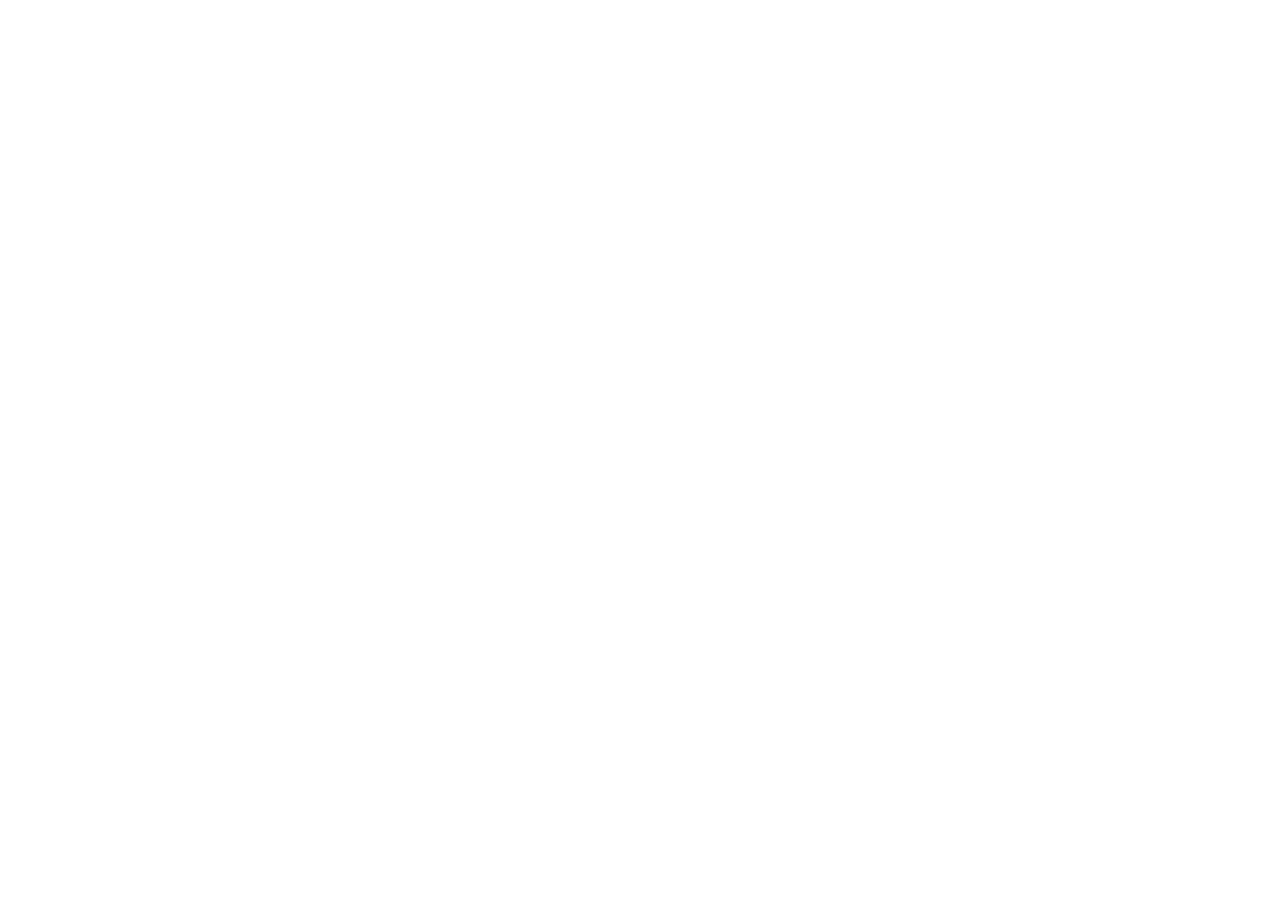
==== index.html @ ec52cb5a "大世界页面初始化" ====
<!-- 内容区域 -->
<!DOCTYPE html>
<html lang="en">

<head>
    <meta charset="UTF-8">
    <meta name="viewport" content="width=device-width, initial-scale=1.0">
    <title>Document</title>
</head>

<body>

</body>

</html>
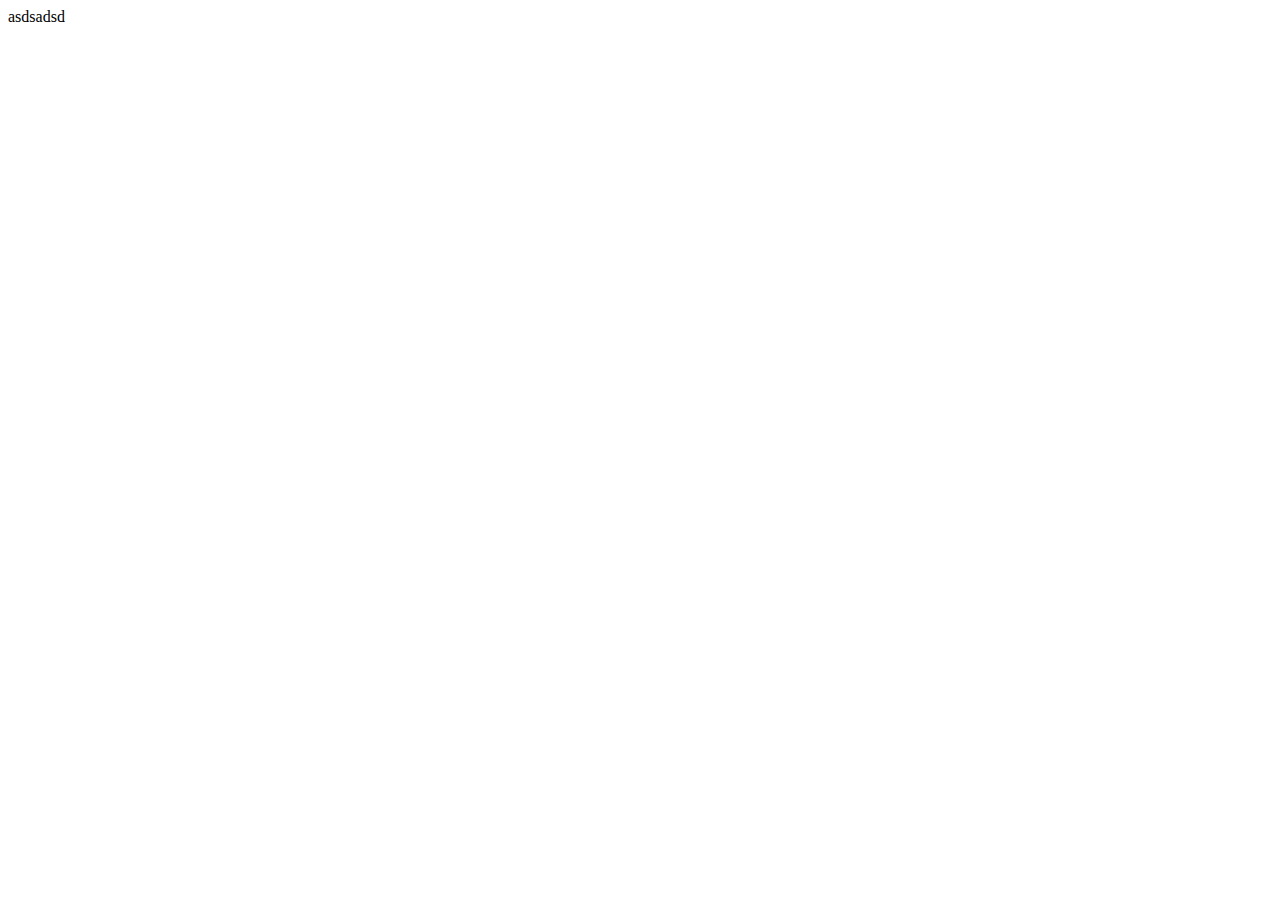
==== commit 53a1699d: "表单验证完成" ====
--- a/index.html
+++ b/index.html
@@ -9,7 +9,7 @@
 </head>
 
 <body>
-
+        asdsadsd
 </body>
 
 </html>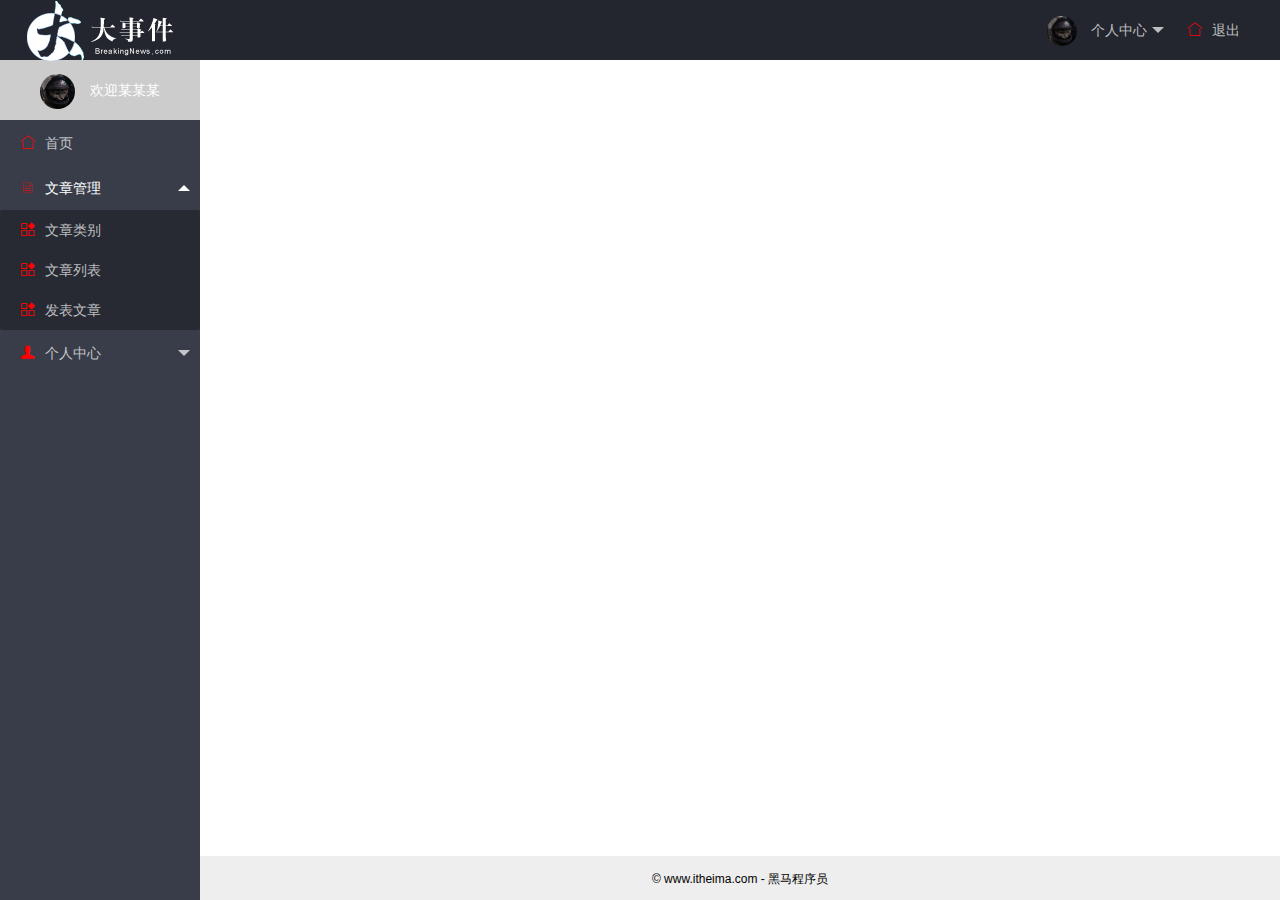
==== commit 5ec3da02: "首页初始样式完结" ====
--- a/index.html
+++ b/index.html
@@ -5,11 +5,93 @@
 <head>
     <meta charset="UTF-8">
     <meta name="viewport" content="width=device-width, initial-scale=1.0">
-    <title>Document</title>
+    <title>后台主页</title>
+    <link rel="stylesheet" href="./assets/lib/layui/css/layui.css">
+    <link rel="stylesheet" href="./assets/css/index.css">
+
+
 </head>
 
+<body class="layui-layout-body">
+    <div class="layui-layout layui-layout-admin">
+        <div class="layui-header">
+            <div class="layui-logo"><img src="./assets/images/logo.png" alt=""></div>
+            <!-- 头部区域（可配合layui已有的水平导航） -->
+
+            <ul class="layui-nav layui-layout-right">
+                <li class="layui-nav-item">
+                    <a href="javascript:;">
+                        <img src="./assets/images/ca69d2857f2d83d566451e76c6dbcc91_1.jpg" class="layui-nav-img">
+                        个人中心
+                    </a>
+                    <dl class="layui-nav-child">
+                        <dd><a href="">基本资料</a></dd>
+                        <dd><a href="">更换头像</a></dd>
+                        <dd><a href="">重置密码</a></dd>
+                    </dl>
+                </li>
+
+
+                <li class="layui-nav-item"><a href=""> <i class="layui-icon layui-icon-home"></i>退出</a></li>
+            </ul>
+        </div>
+
+        <div class="layui-side layui-bg-black">
+            <!-- 用户信息 -->
+            <div class="userinfo">
+                <div>
+                    <img src="./assets/images/ca69d2857f2d83d566451e76c6dbcc91_1.jpg" alt="">
+                </div>
+
+                <span>欢迎某某某</span>
+            </div>
+            <div class="layui-side-scroll">
+                <!-- 左侧导航区域（可配合layui已有的垂直导航） -->
+                <ul class="layui-nav layui-nav-tree" lay-shrink="all" lay-filter="test">
+
+                    <li class="layui-nav-item"><a href="./home/dashboard.html" target="fm"><i
+                                class="layui-icon layui-icon-home"></i>首页</a></li>
+                    <li class="layui-nav-item layui-nav-itemed">
+                        <a class="" href="javascript:;"><i class="layui-icon   layui-icon-list"></i>文章管理</a>
+                        <dl class="layui-nav-child">
+                            <dd><a href="javascript:;"><i class="layui-icon layui-icon-app"></i>文章类别</a></dd>
+                            <dd><a href="javascript:;"><i class="layui-icon layui-icon-app"></i>文章列表</a></dd>
+                            <dd><a href="javascript:;"><i class="layui-icon layui-icon-app"></i>发表文章</a></dd>
+                        </dl>
+                    </li>
+                    <li class="layui-nav-item">
+                        <a href="javascript:;"><i class="layui-icon layui-icon-friends"></i>个人中心</a>
+                        <dl class="layui-nav-child">
+                            <dd><a href="javascript:;"><i class="layui-icon layui-icon-app"></i>基本资料</a></dd>
+                            <dd><a href="javascript:;"><i class="layui-icon layui-icon-app"></i>更换头像</a></dd>
+                            <dd><a href="javascript:;"><i class="layui-icon layui-icon-app"></i>重置密码</a></dd>
+                        </dl>
+                    </li>
+
+                    <!-- <li class="layui-nav-item"><a href="">发布商品</a></li> -->
+                </ul>
+            </div>
+        </div>
+
+        <div class="layui-body">
+            <!-- 内容主体区域 -->
+            <!-- <div style="padding: 15px;"> -->
+                <!-- <img src="./assets/images/ca69d2857f2d83d566451e76c6dbcc91_1.jpg" alt=""> -->
+                <iframe class="iframe" name="fm" src="" frameborder="0"></iframe>
+            <!-- </div> -->
+        </div>
+
+        <div class="layui-footer">
+            <!-- 底部固定区域 -->
+            <span> © www.itheima.com - 黑马程序员</span>
+        </div>
+    </div>
+</body>
+
 <body>
-        asdsadsd
+    <script src="./assets/lib/jquery.js"></script>
+    <script src="./assets/lib/layui/layui.all.js"></script>
+    <script src="./assets/js/index.js"></script>
 </body>
 
 </html>--- a/assets/lib/layui/css/layui.css
+++ b/assets/lib/layui/css/layui.css
@@ -0,0 +1,2 @@
+/** layui-v2.5.5 MIT License By https://www.layui.com */
+ .layui-inline,img{display:inline-block;vertical-align:middle}h1,h2,h3,h4,h5,h6{font-weight:400}.layui-edge,.layui-header,.layui-inline,.layui-main{position:relative}.layui-body,.layui-edge,.layui-elip{overflow:hidden}.layui-btn,.layui-edge,.layui-inline,img{vertical-align:middle}.layui-btn,.layui-disabled,.layui-icon,.layui-unselect{-moz-user-select:none;-webkit-user-select:none;-ms-user-select:none}.layui-elip,.layui-form-checkbox span,.layui-form-pane .layui-form-label{text-overflow:ellipsis;white-space:nowrap}.layui-breadcrumb,.layui-tree-btnGroup{visibility:hidden}blockquote,body,button,dd,div,dl,dt,form,h1,h2,h3,h4,h5,h6,input,li,ol,p,pre,td,textarea,th,ul{margin:0;padding:0;-webkit-tap-highlight-color:rgba(0,0,0,0)}a:active,a:hover{outline:0}img{border:none}li{list-style:none}table{border-collapse:collapse;border-spacing:0}h4,h5,h6{font-size:100%}button,input,optgroup,option,select,textarea{font-family:inherit;font-size:inherit;font-style:inherit;font-weight:inherit;outline:0}pre{white-space:pre-wrap;white-space:-moz-pre-wrap;white-space:-pre-wrap;white-space:-o-pre-wrap;word-wrap:break-word}body{line-height:24px;font:14px Helvetica Neue,Helvetica,PingFang SC,Tahoma,Arial,sans-serif}hr{height:1px;margin:10px 0;border:0;clear:both}a{color:#333;text-decoration:none}a:hover{color:#777}a cite{font-style:normal;*cursor:pointer}.layui-border-box,.layui-border-box *{box-sizing:border-box}.layui-box,.layui-box *{box-sizing:content-box}.layui-clear{clear:both;*zoom:1}.layui-clear:after{content:'\20';clear:both;*zoom:1;display:block;height:0}.layui-inline{*display:inline;*zoom:1}.layui-edge{display:inline-block;width:0;height:0;border-width:6px;border-style:dashed;border-color:transparent}.layui-edge-top{top:-4px;border-bottom-color:#999;border-bottom-style:solid}.layui-edge-right{border-left-color:#999;border-left-style:solid}.layui-edge-bottom{top:2px;border-top-color:#999;border-top-style:solid}.layui-edge-left{border-right-color:#999;border-right-style:solid}.layui-disabled,.layui-disabled:hover{color:#d2d2d2!important;cursor:not-allowed!important}.layui-circle{border-radius:100%}.layui-show{display:block!important}.layui-hide{display:none!important}@font-face{font-family:layui-icon;src:url(../font/iconfont.eot?v=250);src:url(../font/iconfont.eot?v=250#iefix) format('embedded-opentype'),url(../font/iconfont.woff2?v=250) format('woff2'),url(../font/iconfont.woff?v=250) format('woff'),url(../font/iconfont.ttf?v=250) format('truetype'),url(../font/iconfont.svg?v=250#layui-icon) format('svg')}.layui-icon{font-family:layui-icon!important;font-size:16px;font-style:normal;-webkit-font-smoothing:antialiased;-moz-osx-font-smoothing:grayscale}.layui-icon-reply-fill:before{content:"\e611"}.layui-icon-set-fill:before{content:"\e614"}.layui-icon-menu-fill:before{content:"\e60f"}.layui-icon-search:before{content:"\e615"}.layui-icon-share:before{content:"\e641"}.layui-icon-set-sm:before{content:"\e620"}.layui-icon-engine:before{content:"\e628"}.layui-icon-close:before{content:"\1006"}.layui-icon-close-fill:before{content:"\1007"}.layui-icon-chart-screen:before{content:"\e629"}.layui-icon-star:before{content:"\e600"}.layui-icon-circle-dot:before{content:"\e617"}.layui-icon-chat:before{content:"\e606"}.layui-icon-release:before{content:"\e609"}.layui-icon-list:before{content:"\e60a"}.layui-icon-chart:before{content:"\e62c"}.layui-icon-ok-circle:before{content:"\1005"}.layui-icon-layim-theme:before{content:"\e61b"}.layui-icon-table:before{content:"\e62d"}.layui-icon-right:before{content:"\e602"}.layui-icon-left:before{content:"\e603"}.layui-icon-cart-simple:before{content:"\e698"}.layui-icon-face-cry:before{content:"\e69c"}.layui-icon-face-smile:before{content:"\e6af"}.layui-icon-survey:before{content:"\e6b2"}.layui-icon-tree:before{content:"\e62e"}.layui-icon-upload-circle:before{content:"\e62f"}.layui-icon-add-circle:before{content:"\e61f"}.layui-icon-download-circle:before{content:"\e601"}.layui-icon-templeate-1:before{content:"\e630"}.layui-icon-util:before{content:"\e631"}.layui-icon-face-surprised:before{content:"\e664"}.layui-icon-edit:before{content:"\e642"}.layui-icon-speaker:before{content:"\e645"}.layui-icon-down:before{content:"\e61a"}.layui-icon-file:before{content:"\e621"}.layui-icon-layouts:before{content:"\e632"}.layui-icon-rate-half:before{content:"\e6c9"}.layui-icon-add-circle-fine:before{content:"\e608"}.layui-icon-prev-circle:before{content:"\e633"}.layui-icon-read:before{content:"\e705"}.layui-icon-404:before{content:"\e61c"}.layui-icon-carousel:before{content:"\e634"}.layui-icon-help:before{content:"\e607"}.layui-icon-code-circle:before{content:"\e635"}.layui-icon-water:before{content:"\e636"}.layui-icon-username:before{content:"\e66f"}.layui-icon-find-fill:before{content:"\e670"}.layui-icon-about:before{content:"\e60b"}.layui-icon-location:before{content:"\e715"}.layui-icon-up:before{content:"\e619"}.layui-icon-pause:before{content:"\e651"}.layui-icon-date:before{content:"\e637"}.layui-icon-layim-uploadfile:before{content:"\e61d"}.layui-icon-delete:before{content:"\e640"}.layui-icon-play:before{content:"\e652"}.layui-icon-top:before{content:"\e604"}.layui-icon-friends:before{content:"\e612"}.layui-icon-refresh-3:before{content:"\e9aa"}.layui-icon-ok:before{content:"\e605"}.layui-icon-layer:before{content:"\e638"}.layui-icon-face-smile-fine:before{content:"\e60c"}.layui-icon-dollar:before{content:"\e659"}.layui-icon-group:before{content:"\e613"}.layui-icon-layim-download:before{content:"\e61e"}.layui-icon-picture-fine:before{content:"\e60d"}.layui-icon-link:before{content:"\e64c"}.layui-icon-diamond:before{content:"\e735"}.layui-icon-log:before{content:"\e60e"}.layui-icon-rate-solid:before{content:"\e67a"}.layui-icon-fonts-del:before{content:"\e64f"}.layui-icon-unlink:before{content:"\e64d"}.layui-icon-fonts-clear:before{content:"\e639"}.layui-icon-triangle-r:before{content:"\e623"}.layui-icon-circle:before{content:"\e63f"}.layui-icon-radio:before{content:"\e643"}.layui-icon-align-center:before{content:"\e647"}.layui-icon-align-right:before{content:"\e648"}.layui-icon-align-left:before{content:"\e649"}.layui-icon-loading-1:before{content:"\e63e"}.layui-icon-return:before{content:"\e65c"}.layui-icon-fonts-strong:before{content:"\e62b"}.layui-icon-upload:before{content:"\e67c"}.layui-icon-dialogue:before{content:"\e63a"}.layui-icon-video:before{content:"\e6ed"}.layui-icon-headset:before{content:"\e6fc"}.layui-icon-cellphone-fine:before{content:"\e63b"}.layui-icon-add-1:before{content:"\e654"}.layui-icon-face-smile-b:before{content:"\e650"}.layui-icon-fonts-html:before{content:"\e64b"}.layui-icon-form:before{content:"\e63c"}.layui-icon-cart:before{content:"\e657"}.layui-icon-camera-fill:before{content:"\e65d"}.layui-icon-tabs:before{content:"\e62a"}.layui-icon-fonts-code:before{content:"\e64e"}.layui-icon-fire:before{content:"\e756"}.layui-icon-set:before{content:"\e716"}.layui-icon-fonts-u:before{content:"\e646"}.layui-icon-triangle-d:before{content:"\e625"}.layui-icon-tips:before{content:"\e702"}.layui-icon-picture:before{content:"\e64a"}.layui-icon-more-vertical:before{content:"\e671"}.layui-icon-flag:before{content:"\e66c"}.layui-icon-loading:before{content:"\e63d"}.layui-icon-fonts-i:before{content:"\e644"}.layui-icon-refresh-1:before{content:"\e666"}.layui-icon-rmb:before{content:"\e65e"}.layui-icon-home:before{content:"\e68e"}.layui-icon-user:before{content:"\e770"}.layui-icon-notice:before{content:"\e667"}.layui-icon-login-weibo:before{content:"\e675"}.layui-icon-voice:before{content:"\e688"}.layui-icon-upload-drag:before{content:"\e681"}.layui-icon-login-qq:before{content:"\e676"}.layui-icon-snowflake:before{content:"\e6b1"}.layui-icon-file-b:before{content:"\e655"}.layui-icon-template:before{content:"\e663"}.layui-icon-auz:before{content:"\e672"}.layui-icon-console:before{content:"\e665"}.layui-icon-app:before{content:"\e653"}.layui-icon-prev:before{content:"\e65a"}.layui-icon-website:before{content:"\e7ae"}.layui-icon-next:before{content:"\e65b"}.layui-icon-component:before{content:"\e857"}.layui-icon-more:before{content:"\e65f"}.layui-icon-login-wechat:before{content:"\e677"}.layui-icon-shrink-right:before{content:"\e668"}.layui-icon-spread-left:before{content:"\e66b"}.layui-icon-camera:before{content:"\e660"}.layui-icon-note:before{content:"\e66e"}.layui-icon-refresh:before{content:"\e669"}.layui-icon-female:before{content:"\e661"}.layui-icon-male:before{content:"\e662"}.layui-icon-password:before{content:"\e673"}.layui-icon-senior:before{content:"\e674"}.layui-icon-theme:before{content:"\e66a"}.layui-icon-tread:before{content:"\e6c5"}.layui-icon-praise:before{content:"\e6c6"}.layui-icon-star-fill:before{content:"\e658"}.layui-icon-rate:before{content:"\e67b"}.layui-icon-template-1:before{content:"\e656"}.layui-icon-vercode:before{content:"\e679"}.layui-icon-cellphone:before{content:"\e678"}.layui-icon-screen-full:before{content:"\e622"}.layui-icon-screen-restore:before{content:"\e758"}.layui-icon-cols:before{content:"\e610"}.layui-icon-export:before{content:"\e67d"}.layui-icon-print:before{content:"\e66d"}.layui-icon-slider:before{content:"\e714"}.layui-icon-addition:before{content:"\e624"}.layui-icon-subtraction:before{content:"\e67e"}.layui-icon-service:before{content:"\e626"}.layui-icon-transfer:before{content:"\e691"}.layui-main{width:1140px;margin:0 auto}.layui-header{z-index:1000;height:60px}.layui-header a:hover{transition:all .5s;-webkit-transition:all .5s}.layui-side{position:fixed;left:0;top:0;bottom:0;z-index:999;width:200px;overflow-x:hidden}.layui-side-scroll{position:relative;width:220px;height:100%;overflow-x:hidden}.layui-body{position:absolute;left:200px;right:0;top:0;bottom:0;z-index:998;width:auto;overflow-y:auto;box-sizing:border-box}.layui-layout-body{overflow:hidden}.layui-layout-admin .layui-header{background-color:#23262E}.layui-layout-admin .layui-side{top:60px;width:200px;overflow-x:hidden}.layui-layout-admin .layui-body{position:fixed;top:60px;bottom:44px}.layui-layout-admin .layui-main{width:auto;margin:0 15px}.layui-layout-admin .layui-footer{position:fixed;left:200px;right:0;bottom:0;height:44px;line-height:44px;padding:0 15px;background-color:#eee}.layui-layout-admin .layui-logo{position:absolute;left:0;top:0;width:200px;height:100%;line-height:60px;text-align:center;color:#009688;font-size:16px}.layui-layout-admin .layui-header .layui-nav{background:0 0}.layui-layout-left{position:absolute!important;left:200px;top:0}.layui-layout-right{position:absolute!important;right:0;top:0}.layui-container{position:relative;margin:0 auto;padding:0 15px;box-sizing:border-box}.layui-fluid{position:relative;margin:0 auto;padding:0 15px}.layui-row:after,.layui-row:before{content:'';display:block;clear:both}.layui-col-lg1,.layui-col-lg10,.layui-col-lg11,.layui-col-lg12,.layui-col-lg2,.layui-col-lg3,.layui-col-lg4,.layui-col-lg5,.layui-col-lg6,.layui-col-lg7,.layui-col-lg8,.layui-col-lg9,.layui-col-md1,.layui-col-md10,.layui-col-md11,.layui-col-md12,.layui-col-md2,.layui-col-md3,.layui-col-md4,.layui-col-md5,.layui-col-md6,.layui-col-md7,.layui-col-md8,.layui-col-md9,.layui-col-sm1,.layui-col-sm10,.layui-col-sm11,.layui-col-sm12,.layui-col-sm2,.layui-col-sm3,.layui-col-sm4,.layui-col-sm5,.layui-col-sm6,.layui-col-sm7,.layui-col-sm8,.layui-col-sm9,.layui-col-xs1,.layui-col-xs10,.layui-col-xs11,.layui-col-xs12,.layui-col-xs2,.layui-col-xs3,.layui-col-xs4,.layui-col-xs5,.layui-col-xs6,.layui-col-xs7,.layui-col-xs8,.layui-col-xs9{position:relative;display:block;box-sizing:border-box}.layui-col-xs1,.layui-col-xs10,.layui-col-xs11,.layui-col-xs12,.layui-col-xs2,.layui-col-xs3,.layui-col-xs4,.layui-col-xs5,.layui-col-xs6,.layui-col-xs7,.layui-col-xs8,.layui-col-xs9{float:left}.layui-col-xs1{width:8.33333333%}.layui-col-xs2{width:16.66666667%}.layui-col-xs3{width:25%}.layui-col-xs4{width:33.33333333%}.layui-col-xs5{width:41.66666667%}.layui-col-xs6{width:50%}.layui-col-xs7{width:58.33333333%}.layui-col-xs8{width:66.66666667%}.layui-col-xs9{width:75%}.layui-col-xs10{width:83.33333333%}.layui-col-xs11{width:91.66666667%}.layui-col-xs12{width:100%}.layui-col-xs-offset1{margin-left:8.33333333%}.layui-col-xs-offset2{margin-left:16.66666667%}.layui-col-xs-offset3{margin-left:25%}.layui-col-xs-offset4{margin-left:33.33333333%}.layui-col-xs-offset5{margin-left:41.66666667%}.layui-col-xs-offset6{margin-left:50%}.layui-col-xs-offset7{margin-left:58.33333333%}.layui-col-xs-offset8{margin-left:66.66666667%}.layui-col-xs-offset9{margin-left:75%}.layui-col-xs-offset10{margin-left:83.33333333%}.layui-col-xs-offset11{margin-left:91.66666667%}.layui-col-xs-offset12{margin-left:100%}@media screen and (max-width:768px){.layui-hide-xs{display:none!important}.layui-show-xs-block{display:block!important}.layui-show-xs-inline{display:inline!important}.layui-show-xs-inline-block{display:inline-block!important}}@media screen and (min-width:768px){.layui-container{width:750px}.layui-hide-sm{display:none!important}.layui-show-sm-block{display:block!important}.layui-show-sm-inline{display:inline!important}.layui-show-sm-inline-block{display:inline-block!important}.layui-col-sm1,.layui-col-sm10,.layui-col-sm11,.layui-col-sm12,.layui-col-sm2,.layui-col-sm3,.layui-col-sm4,.layui-col-sm5,.layui-col-sm6,.layui-col-sm7,.layui-col-sm8,.layui-col-sm9{float:left}.layui-col-sm1{width:8.33333333%}.layui-col-sm2{width:16.66666667%}.layui-col-sm3{width:25%}.layui-col-sm4{width:33.33333333%}.layui-col-sm5{width:41.66666667%}.layui-col-sm6{width:50%}.layui-col-sm7{width:58.33333333%}.layui-col-sm8{width:66.66666667%}.layui-col-sm9{width:75%}.layui-col-sm10{width:83.33333333%}.layui-col-sm11{width:91.66666667%}.layui-col-sm12{width:100%}.layui-col-sm-offset1{margin-left:8.33333333%}.layui-col-sm-offset2{margin-left:16.66666667%}.layui-col-sm-offset3{margin-left:25%}.layui-col-sm-offset4{margin-left:33.33333333%}.layui-col-sm-offset5{margin-left:41.66666667%}.layui-col-sm-offset6{margin-left:50%}.layui-col-sm-offset7{margin-left:58.33333333%}.layui-col-sm-offset8{margin-left:66.66666667%}.layui-col-sm-offset9{margin-left:75%}.layui-col-sm-offset10{margin-left:83.33333333%}.layui-col-sm-offset11{margin-left:91.66666667%}.layui-col-sm-offset12{margin-left:100%}}@media screen and (min-width:992px){.layui-container{width:970px}.layui-hide-md{display:none!important}.layui-show-md-block{display:block!important}.layui-show-md-inline{display:inline!important}.layui-show-md-inline-block{display:inline-block!important}.layui-col-md1,.layui-col-md10,.layui-col-md11,.layui-col-md12,.layui-col-md2,.layui-col-md3,.layui-col-md4,.layui-col-md5,.layui-col-md6,.layui-col-md7,.layui-col-md8,.layui-col-md9{float:left}.layui-col-md1{width:8.33333333%}.layui-col-md2{width:16.66666667%}.layui-col-md3{width:25%}.layui-col-md4{width:33.33333333%}.layui-col-md5{width:41.66666667%}.layui-col-md6{width:50%}.layui-col-md7{width:58.33333333%}.layui-col-md8{width:66.66666667%}.layui-col-md9{width:75%}.layui-col-md10{width:83.33333333%}.layui-col-md11{width:91.66666667%}.layui-col-md12{width:100%}.layui-col-md-offset1{margin-left:8.33333333%}.layui-col-md-offset2{margin-left:16.66666667%}.layui-col-md-offset3{margin-left:25%}.layui-col-md-offset4{margin-left:33.33333333%}.layui-col-md-offset5{margin-left:41.66666667%}.layui-col-md-offset6{margin-left:50%}.layui-col-md-offset7{margin-left:58.33333333%}.layui-col-md-offset8{margin-left:66.66666667%}.layui-col-md-offset9{margin-left:75%}.layui-col-md-offset10{margin-left:83.33333333%}.layui-col-md-offset11{margin-left:91.66666667%}.layui-col-md-offset12{margin-left:100%}}@media screen and (min-width:1200px){.layui-container{width:1170px}.layui-hide-lg{display:none!important}.layui-show-lg-block{display:block!important}.layui-show-lg-inline{display:inline!important}.layui-show-lg-inline-block{display:inline-block!important}.layui-col-lg1,.layui-col-lg10,.layui-col-lg11,.layui-col-lg12,.layui-col-lg2,.layui-col-lg3,.layui-col-lg4,.layui-col-lg5,.layui-col-lg6,.layui-col-lg7,.layui-col-lg8,.layui-col-lg9{float:left}.layui-col-lg1{width:8.33333333%}.layui-col-lg2{width:16.66666667%}.layui-col-lg3{width:25%}.layui-col-lg4{width:33.33333333%}.layui-col-lg5{width:41.66666667%}.layui-col-lg6{width:50%}.layui-col-lg7{width:58.33333333%}.layui-col-lg8{width:66.66666667%}.layui-col-lg9{width:75%}.layui-col-lg10{width:83.33333333%}.layui-col-lg11{width:91.66666667%}.layui-col-lg12{width:100%}.layui-col-lg-offset1{margin-left:8.33333333%}.layui-col-lg-offset2{margin-left:16.66666667%}.layui-col-lg-offset3{margin-left:25%}.layui-col-lg-offset4{margin-left:33.33333333%}.layui-col-lg-offset5{margin-left:41.66666667%}.layui-col-lg-offset6{margin-left:50%}.layui-col-lg-offset7{margin-left:58.33333333%}.layui-col-lg-offset8{margin-left:66.66666667%}.layui-col-lg-offset9{margin-left:75%}.layui-col-lg-offset10{margin-left:83.33333333%}.layui-col-lg-offset11{margin-left:91.66666667%}.layui-col-lg-offset12{margin-left:100%}}.layui-col-space1{margin:-.5px}.layui-col-space1>*{padding:.5px}.layui-col-space3{margin:-1.5px}.layui-col-space3>*{padding:1.5px}.layui-col-space5{margin:-2.5px}.layui-col-space5>*{padding:2.5px}.layui-col-space8{margin:-3.5px}.layui-col-space8>*{padding:3.5px}.layui-col-space10{margin:-5px}.layui-col-space10>*{padding:5px}.layui-col-space12{margin:-6px}.layui-col-space12>*{padding:6px}.layui-col-space15{margin:-7.5px}.layui-col-space15>*{padding:7.5px}.layui-col-space18{margin:-9px}.layui-col-space18>*{padding:9px}.layui-col-space20{margin:-10px}.layui-col-space20>*{padding:10px}.layui-col-space22{margin:-11px}.layui-col-space22>*{padding:11px}.layui-col-space25{margin:-12.5px}.layui-col-space25>*{padding:12.5px}.layui-col-space30{margin:-15px}.layui-col-space30>*{padding:15px}.layui-btn,.layui-input,.layui-select,.layui-textarea,.layui-upload-button{outline:0;-webkit-appearance:none;transition:all .3s;-webkit-transition:all .3s;box-sizing:border-box}.layui-elem-quote{margin-bottom:10px;padding:15px;line-height:22px;border-left:5px solid #009688;border-radius:0 2px 2px 0;background-color:#f2f2f2}.layui-quote-nm{border-style:solid;border-width:1px 1px 1px 5px;background:0 0}.layui-elem-field{margin-bottom:10px;padding:0;border-width:1px;border-style:solid}.layui-elem-field legend{margin-left:20px;padding:0 10px;font-size:20px;font-weight:300}.layui-field-title{margin:10px 0 20px;border-width:1px 0 0}.layui-field-box{padding:10px 15px}.layui-field-title .layui-field-box{padding:10px 0}.layui-progress{position:relative;height:6px;border-radius:20px;background-color:#e2e2e2}.layui-progress-bar{position:absolute;left:0;top:0;width:0;max-width:100%;height:6px;border-radius:20px;text-align:right;background-color:#5FB878;transition:all .3s;-webkit-transition:all .3s}.layui-progress-big,.layui-progress-big .layui-progress-bar{height:18px;line-height:18px}.layui-progress-text{position:relative;top:-20px;line-height:18px;font-size:12px;color:#666}.layui-progress-big .layui-progress-text{position:static;padding:0 10px;color:#fff}.layui-collapse{border-width:1px;border-style:solid;border-radius:2px}.layui-colla-content,.layui-colla-item{border-top-width:1px;border-top-style:solid}.layui-colla-item:first-child{border-top:none}.layui-colla-title{position:relative;height:42px;line-height:42px;padding:0 15px 0 35px;color:#333;background-color:#f2f2f2;cursor:pointer;font-size:14px;overflow:hidden}.layui-colla-content{display:none;padding:10px 15px;line-height:22px;color:#666}.layui-colla-icon{position:absolute;left:15px;top:0;font-size:14px}.layui-card{margin-bottom:15px;border-radius:2px;background-color:#fff;box-shadow:0 1px 2px 0 rgba(0,0,0,.05)}.layui-card:last-child{margin-bottom:0}.layui-card-header{position:relative;height:42px;line-height:42px;padding:0 15px;border-bottom:1px solid #f6f6f6;color:#333;border-radius:2px 2px 0 0;font-size:14px}.layui-bg-black,.layui-bg-blue,.layui-bg-cyan,.layui-bg-green,.layui-bg-orange,.layui-bg-red{color:#fff!important}.layui-card-body{position:relative;padding:10px 15px;line-height:24px}.layui-card-body[pad15]{padding:15px}.layui-card-body[pad20]{padding:20px}.layui-card-body .layui-table{margin:5px 0}.layui-card .layui-tab{margin:0}.layui-panel-window{position:relative;padding:15px;border-radius:0;border-top:5px solid #E6E6E6;background-color:#fff}.layui-auxiliar-moving{position:fixed;left:0;right:0;top:0;bottom:0;width:100%;height:100%;background:0 0;z-index:9999999999}.layui-form-label,.layui-form-mid,.layui-form-select,.layui-input-block,.layui-input-inline,.layui-textarea{position:relative}.layui-bg-red{background-color:#FF5722!important}.layui-bg-orange{background-color:#FFB800!important}.layui-bg-green{background-color:#009688!important}.layui-bg-cyan{background-color:#2F4056!important}.layui-bg-blue{background-color:#1E9FFF!important}.layui-bg-black{background-color:#393D49!important}.layui-bg-gray{background-color:#eee!important;color:#666!important}.layui-badge-rim,.layui-colla-content,.layui-colla-item,.layui-collapse,.layui-elem-field,.layui-form-pane .layui-form-item[pane],.layui-form-pane .layui-form-label,.layui-input,.layui-layedit,.layui-layedit-tool,.layui-quote-nm,.layui-select,.layui-tab-bar,.layui-tab-card,.layui-tab-title,.layui-tab-title .layui-this:after,.layui-textarea{border-color:#e6e6e6}.layui-timeline-item:before,hr{background-color:#e6e6e6}.layui-text{line-height:22px;font-size:14px;color:#666}.layui-text h1,.layui-text h2,.layui-text h3{font-weight:500;color:#333}.layui-text h1{font-size:30px}.layui-text h2{font-size:24px}.layui-text h3{font-size:18px}.layui-text a:not(.layui-btn){color:#01AAED}.layui-text a:not(.layui-btn):hover{text-decoration:underline}.layui-text ul{padding:5px 0 5px 15px}.layui-text ul li{margin-top:5px;list-style-type:disc}.layui-text em,.layui-word-aux{color:#999!important;padding:0 5px!important}.layui-btn{display:inline-block;height:38px;line-height:38px;padding:0 18px;background-color:#009688;color:#fff;white-space:nowrap;text-align:center;font-size:14px;border:none;border-radius:2px;cursor:pointer}.layui-btn:hover{opacity:.8;filter:alpha(opacity=80);color:#fff}.layui-btn:active{opacity:1;filter:alpha(opacity=100)}.layui-btn+.layui-btn{margin-left:10px}.layui-btn-container{font-size:0}.layui-btn-container .layui-btn{margin-right:10px;margin-bottom:10px}.layui-btn-container .layui-btn+.layui-btn{margin-left:0}.layui-table .layui-btn-container .layui-btn{margin-bottom:9px}.layui-btn-radius{border-radius:100px}.layui-btn .layui-icon{margin-right:3px;font-size:18px;vertical-align:bottom;vertical-align:middle\9}.layui-btn-primary{border:1px solid #C9C9C9;background-color:#fff;color:#555}.layui-btn-primary:hover{border-color:#009688;color:#333}.layui-btn-normal{background-color:#1E9FFF}.layui-btn-warm{background-color:#FFB800}.layui-btn-danger{background-color:#FF5722}.layui-btn-checked{background-color:#5FB878}.layui-btn-disabled,.layui-btn-disabled:active,.layui-btn-disabled:hover{border:1px solid #e6e6e6;background-color:#FBFBFB;color:#C9C9C9;cursor:not-allowed;opacity:1}.layui-btn-lg{height:44px;line-height:44px;padding:0 25px;font-size:16px}.layui-btn-sm{height:30px;line-height:30px;padding:0 10px;font-size:12px}.layui-btn-sm i{font-size:16px!important}.layui-btn-xs{height:22px;line-height:22px;padding:0 5px;font-size:12px}.layui-btn-xs i{font-size:14px!important}.layui-btn-group{display:inline-block;vertical-align:middle;font-size:0}.layui-btn-group .layui-btn{margin-left:0!important;margin-right:0!important;border-left:1px solid rgba(255,255,255,.5);border-radius:0}.layui-btn-group .layui-btn-primary{border-left:none}.layui-btn-group .layui-btn-primary:hover{border-color:#C9C9C9;color:#009688}.layui-btn-group .layui-btn:first-child{border-left:none;border-radius:2px 0 0 2px}.layui-btn-group .layui-btn-primary:first-child{border-left:1px solid #c9c9c9}.layui-btn-group .layui-btn:last-child{border-radius:0 2px 2px 0}.layui-btn-group .layui-btn+.layui-btn{margin-left:0}.layui-btn-group+.layui-btn-group{margin-left:10px}.layui-btn-fluid{width:100%}.layui-input,.layui-select,.layui-textarea{height:38px;line-height:1.3;line-height:38px\9;border-width:1px;border-style:solid;background-color:#fff;border-radius:2px}.layui-input::-webkit-input-placeholder,.layui-select::-webkit-input-placeholder,.layui-textarea::-webkit-input-placeholder{line-height:1.3}.layui-input,.layui-textarea{display:block;width:100%;padding-left:10px}.layui-input:hover,.layui-textarea:hover{border-color:#D2D2D2!important}.layui-input:focus,.layui-textarea:focus{border-color:#C9C9C9!important}.layui-textarea{min-height:100px;height:auto;line-height:20px;padding:6px 10px;resize:vertical}.layui-select{padding:0 10px}.layui-form input[type=checkbox],.layui-form input[type=radio],.layui-form select{display:none}.layui-form [lay-ignore]{display:initial}.layui-form-item{margin-bottom:15px;clear:both;*zoom:1}.layui-form-item:after{content:'\20';clear:both;*zoom:1;display:block;height:0}.layui-form-label{float:left;display:block;padding:9px 15px;width:80px;font-weight:400;line-height:20px;text-align:right}.layui-form-label-col{display:block;float:none;padding:9px 0;line-height:20px;text-align:left}.layui-form-item .layui-inline{margin-bottom:5px;margin-right:10px}.layui-input-block{margin-left:110px;min-height:36px}.layui-input-inline{display:inline-block;vertical-align:middle}.layui-form-item .layui-input-inline{float:left;width:190px;margin-right:10px}.layui-form-text .layui-input-inline{width:auto}.layui-form-mid{float:left;display:block;padding:9px 0!important;line-height:20px;margin-right:10px}.layui-form-danger+.layui-form-select .layui-input,.layui-form-danger:focus{border-color:#FF5722!important}.layui-form-select .layui-input{padding-right:30px;cursor:pointer}.layui-form-select .layui-edge{position:absolute;right:10px;top:50%;margin-top:-3px;cursor:pointer;border-width:6px;border-top-color:#c2c2c2;border-top-style:solid;transition:all .3s;-webkit-transition:all .3s}.layui-form-select dl{display:none;position:absolute;left:0;top:42px;padding:5px 0;z-index:899;min-width:100%;border:1px solid #d2d2d2;max-height:300px;overflow-y:auto;background-color:#fff;border-radius:2px;box-shadow:0 2px 4px rgba(0,0,0,.12);box-sizing:border-box}.layui-form-select dl dd,.layui-form-select dl dt{padding:0 10px;line-height:36px;white-space:nowrap;overflow:hidden;text-overflow:ellipsis}.layui-form-select dl dt{font-size:12px;color:#999}.layui-form-select dl dd{cursor:pointer}.layui-form-select dl dd:hover{background-color:#f2f2f2;-webkit-transition:.5s all;transition:.5s all}.layui-form-select .layui-select-group dd{padding-left:20px}.layui-form-select dl dd.layui-select-tips{padding-left:10px!important;color:#999}.layui-form-select dl dd.layui-this{background-color:#5FB878;color:#fff}.layui-form-checkbox,.layui-form-select dl dd.layui-disabled{background-color:#fff}.layui-form-selected dl{display:block}.layui-form-checkbox,.layui-form-checkbox *,.layui-form-switch{display:inline-block;vertical-align:middle}.layui-form-selected .layui-edge{margin-top:-9px;-webkit-transform:rotate(180deg);transform:rotate(180deg);margin-top:-3px\9}:root .layui-form-selected .layui-edge{margin-top:-9px\0/IE9}.layui-form-selectup dl{top:auto;bottom:42px}.layui-select-none{margin:5px 0;text-align:center;color:#999}.layui-select-disabled .layui-disabled{border-color:#eee!important}.layui-select-disabled .layui-edge{border-top-color:#d2d2d2}.layui-form-checkbox{position:relative;height:30px;line-height:30px;margin-right:10px;padding-right:30px;cursor:pointer;font-size:0;-webkit-transition:.1s linear;transition:.1s linear;box-sizing:border-box}.layui-form-checkbox span{padding:0 10px;height:100%;font-size:14px;border-radius:2px 0 0 2px;background-color:#d2d2d2;color:#fff;overflow:hidden}.layui-form-checkbox:hover span{background-color:#c2c2c2}.layui-form-checkbox i{position:absolute;right:0;top:0;width:30px;height:28px;border:1px solid #d2d2d2;border-left:none;border-radius:0 2px 2px 0;color:#fff;font-size:20px;text-align:center}.layui-form-checkbox:hover i{border-color:#c2c2c2;color:#c2c2c2}.layui-form-checked,.layui-form-checked:hover{border-color:#5FB878}.layui-form-checked span,.layui-form-checked:hover span{background-color:#5FB878}.layui-form-checked i,.layui-form-checked:hover i{color:#5FB878}.layui-form-item .layui-form-checkbox{margin-top:4px}.layui-form-checkbox[lay-skin=primary]{height:auto!important;line-height:normal!important;min-width:18px;min-height:18px;border:none!important;margin-right:0;padding-left:28px;padding-right:0;background:0 0}.layui-form-checkbox[lay-skin=primary] span{padding-left:0;padding-right:15px;line-height:18px;background:0 0;color:#666}.layui-form-checkbox[lay-skin=primary] i{right:auto;left:0;width:16px;height:16px;line-height:16px;border:1px solid #d2d2d2;font-size:12px;border-radius:2px;background-color:#fff;-webkit-transition:.1s linear;transition:.1s linear}.layui-form-checkbox[lay-skin=primary]:hover i{border-color:#5FB878;color:#fff}.layui-form-checked[lay-skin=primary] i{border-color:#5FB878!important;background-color:#5FB878;color:#fff}.layui-checkbox-disbaled[lay-skin=primary] span{background:0 0!important;color:#c2c2c2}.layui-checkbox-disbaled[lay-skin=primary]:hover i{border-color:#d2d2d2}.layui-form-item .layui-form-checkbox[lay-skin=primary]{margin-top:10px}.layui-form-switch{position:relative;height:22px;line-height:22px;min-width:35px;padding:0 5px;margin-top:8px;border:1px solid #d2d2d2;border-radius:20px;cursor:pointer;background-color:#fff;-webkit-transition:.1s linear;transition:.1s linear}.layui-form-switch i{position:absolute;left:5px;top:3px;width:16px;height:16px;border-radius:20px;background-color:#d2d2d2;-webkit-transition:.1s linear;transition:.1s linear}.layui-form-switch em{position:relative;top:0;width:25px;margin-left:21px;padding:0!important;text-align:center!important;color:#999!important;font-style:normal!important;font-size:12px}.layui-form-onswitch{border-color:#5FB878;background-color:#5FB878}.layui-checkbox-disbaled,.layui-checkbox-disbaled i{border-color:#e2e2e2!important}.layui-form-onswitch i{left:100%;margin-left:-21px;background-color:#fff}.layui-form-onswitch em{margin-left:5px;margin-right:21px;color:#fff!important}.layui-checkbox-disbaled span{background-color:#e2e2e2!important}.layui-checkbox-disbaled:hover i{color:#fff!important}[lay-radio]{display:none}.layui-form-radio,.layui-form-radio *{display:inline-block;vertical-align:middle}.layui-form-radio{line-height:28px;margin:6px 10px 0 0;padding-right:10px;cursor:pointer;font-size:0}.layui-form-radio *{font-size:14px}.layui-form-radio>i{margin-right:8px;font-size:22px;color:#c2c2c2}.layui-form-radio>i:hover,.layui-form-radioed>i{color:#5FB878}.layui-radio-disbaled>i{color:#e2e2e2!important}.layui-form-pane .layui-form-label{width:110px;padding:8px 15px;height:38px;line-height:20px;border-width:1px;border-style:solid;border-radius:2px 0 0 2px;text-align:center;background-color:#FBFBFB;overflow:hidden;box-sizing:border-box}.layui-form-pane .layui-input-inline{margin-left:-1px}.layui-form-pane .layui-input-block{margin-left:110px;left:-1px}.layui-form-pane .layui-input{border-radius:0 2px 2px 0}.layui-form-pane .layui-form-text .layui-form-label{float:none;width:100%;border-radius:2px;box-sizing:border-box;text-align:left}.layui-form-pane .layui-form-text .layui-input-inline{display:block;margin:0;top:-1px;clear:both}.layui-form-pane .layui-form-text .layui-input-block{margin:0;left:0;top:-1px}.layui-form-pane .layui-form-text .layui-textarea{min-height:100px;border-radius:0 0 2px 2px}.layui-form-pane .layui-form-checkbox{margin:4px 0 4px 10px}.layui-form-pane .layui-form-radio,.layui-form-pane .layui-form-switch{margin-top:6px;margin-left:10px}.layui-form-pane .layui-form-item[pane]{position:relative;border-width:1px;border-style:solid}.layui-form-pane .layui-form-item[pane] .layui-form-label{position:absolute;left:0;top:0;height:100%;border-width:0 1px 0 0}.layui-form-pane .layui-form-item[pane] .layui-input-inline{margin-left:110px}@media screen and (max-width:450px){.layui-form-item .layui-form-label{text-overflow:ellipsis;overflow:hidden;white-space:nowrap}.layui-form-item .layui-inline{display:block;margin-right:0;margin-bottom:20px;clear:both}.layui-form-item .layui-inline:after{content:'\20';clear:both;display:block;height:0}.layui-form-item .layui-input-inline{display:block;float:none;left:-3px;width:auto;margin:0 0 10px 112px}.layui-form-item .layui-input-inline+.layui-form-mid{margin-left:110px;top:-5px;padding:0}.layui-form-item .layui-form-checkbox{margin-right:5px;margin-bottom:5px}}.layui-layedit{border-width:1px;border-style:solid;border-radius:2px}.layui-layedit-tool{padding:3px 5px;border-bottom-width:1px;border-bottom-style:solid;font-size:0}.layedit-tool-fixed{position:fixed;top:0;border-top:1px solid #e2e2e2}.layui-layedit-tool .layedit-tool-mid,.layui-layedit-tool .layui-icon{display:inline-block;vertical-align:middle;text-align:center;font-size:14px}.layui-layedit-tool .layui-icon{position:relative;width:32px;height:30px;line-height:30px;margin:3px 5px;color:#777;cursor:pointer;border-radius:2px}.layui-layedit-tool .layui-icon:hover{color:#393D49}.layui-layedit-tool .layui-icon:active{color:#000}.layui-layedit-tool .layedit-tool-active{background-color:#e2e2e2;color:#000}.layui-layedit-tool .layui-disabled,.layui-layedit-tool .layui-disabled:hover{color:#d2d2d2;cursor:not-allowed}.layui-layedit-tool .layedit-tool-mid{width:1px;height:18px;margin:0 10px;background-color:#d2d2d2}.layedit-tool-html{width:50px!important;font-size:30px!important}.layedit-tool-b,.layedit-tool-code,.layedit-tool-help{font-size:16px!important}.layedit-tool-d,.layedit-tool-face,.layedit-tool-image,.layedit-tool-unlink{font-size:18px!important}.layedit-tool-image input{position:absolute;font-size:0;left:0;top:0;width:100%;height:100%;opacity:.01;filter:Alpha(opacity=1);cursor:pointer}.layui-layedit-iframe iframe{display:block;width:100%}#LAY_layedit_code{overflow:hidden}.layui-laypage{display:inline-block;*display:inline;*zoom:1;vertical-align:middle;margin:10px 0;font-size:0}.layui-laypage>a:first-child,.layui-laypage>a:first-child em{border-radius:2px 0 0 2px}.layui-laypage>a:last-child,.layui-laypage>a:last-child em{border-radius:0 2px 2px 0}.layui-laypage>:first-child{margin-left:0!important}.layui-laypage>:last-child{margin-right:0!important}.layui-laypage a,.layui-laypage button,.layui-laypage input,.layui-laypage select,.layui-laypage span{border:1px solid #e2e2e2}.layui-laypage a,.layui-laypage span{display:inline-block;*display:inline;*zoom:1;vertical-align:middle;padding:0 15px;height:28px;line-height:28px;margin:0 -1px 5px 0;background-color:#fff;color:#333;font-size:12px}.layui-flow-more a *,.layui-laypage input,.layui-table-view select[lay-ignore]{display:inline-block}.layui-laypage a:hover{color:#009688}.layui-laypage em{font-style:normal}.layui-laypage .layui-laypage-spr{color:#999;font-weight:700}.layui-laypage a{text-decoration:none}.layui-laypage .layui-laypage-curr{position:relative}.layui-laypage .layui-laypage-curr em{position:relative;color:#fff}.layui-laypage .layui-laypage-curr .layui-laypage-em{position:absolute;left:-1px;top:-1px;padding:1px;width:100%;height:100%;background-color:#009688}.layui-laypage-em{border-radius:2px}.layui-laypage-next em,.layui-laypage-prev em{font-family:Sim sun;font-size:16px}.layui-laypage .layui-laypage-count,.layui-laypage .layui-laypage-limits,.layui-laypage .layui-laypage-refresh,.layui-laypage .layui-laypage-skip{margin-left:10px;margin-right:10px;padding:0;border:none}.layui-laypage .layui-laypage-limits,.layui-laypage .layui-laypage-refresh{vertical-align:top}.layui-laypage .layui-laypage-refresh i{font-size:18px;cursor:pointer}.layui-laypage select{height:22px;padding:3px;border-radius:2px;cursor:pointer}.layui-laypage .layui-laypage-skip{height:30px;line-height:30px;color:#999}.layui-laypage button,.layui-laypage input{height:30px;line-height:30px;border-radius:2px;vertical-align:top;background-color:#fff;box-sizing:border-box}.layui-laypage input{width:40px;margin:0 10px;padding:0 3px;text-align:center}.layui-laypage input:focus,.layui-laypage select:focus{border-color:#009688!important}.layui-laypage button{margin-left:10px;padding:0 10px;cursor:pointer}.layui-table,.layui-table-view{margin:10px 0}.layui-flow-more{margin:10px 0;text-align:center;color:#999;font-size:14px}.layui-flow-more a{height:32px;line-height:32px}.layui-flow-more a *{vertical-align:top}.layui-flow-more a cite{padding:0 20px;border-radius:3px;background-color:#eee;color:#333;font-style:normal}.layui-flow-more a cite:hover{opacity:.8}.layui-flow-more a i{font-size:30px;color:#737383}.layui-table{width:100%;background-color:#fff;color:#666}.layui-table tr{transition:all .3s;-webkit-transition:all .3s}.layui-table th{text-align:left;font-weight:400}.layui-table tbody tr:hover,.layui-table thead tr,.layui-table-click,.layui-table-header,.layui-table-hover,.layui-table-mend,.layui-table-patch,.layui-table-tool,.layui-table-total,.layui-table-total tr,.layui-table[lay-even] tr:nth-child(even){background-color:#f2f2f2}.layui-table td,.layui-table th,.layui-table-col-set,.layui-table-fixed-r,.layui-table-grid-down,.layui-table-header,.layui-table-page,.layui-table-tips-main,.layui-table-tool,.layui-table-total,.layui-table-view,.layui-table[lay-skin=line],.layui-table[lay-skin=row]{border-width:1px;border-style:solid;border-color:#e6e6e6}.layui-table td,.layui-table th{position:relative;padding:9px 15px;min-height:20px;line-height:20px;font-size:14px}.layui-table[lay-skin=line] td,.layui-table[lay-skin=line] th{border-width:0 0 1px}.layui-table[lay-skin=row] td,.layui-table[lay-skin=row] th{border-width:0 1px 0 0}.layui-table[lay-skin=nob] td,.layui-table[lay-skin=nob] th{border:none}.layui-table img{max-width:100px}.layui-table[lay-size=lg] td,.layui-table[lay-size=lg] th{padding:15px 30px}.layui-table-view .layui-table[lay-size=lg] .layui-table-cell{height:40px;line-height:40px}.layui-table[lay-size=sm] td,.layui-table[lay-size=sm] th{font-size:12px;padding:5px 10px}.layui-table-view .layui-table[lay-size=sm] .layui-table-cell{height:20px;line-height:20px}.layui-table[lay-data]{display:none}.layui-table-box{position:relative;overflow:hidden}.layui-table-view .layui-table{position:relative;width:auto;margin:0}.layui-table-view .layui-table[lay-skin=line]{border-width:0 1px 0 0}.layui-table-view .layui-table[lay-skin=row]{border-width:0 0 1px}.layui-table-view .layui-table td,.layui-table-view .layui-table th{padding:5px 0;border-top:none;border-left:none}.layui-table-view .layui-table th.layui-unselect .layui-table-cell span{cursor:pointer}.layui-table-view .layui-table td{cursor:default}.layui-table-view .layui-table td[data-edit=text]{cursor:text}.layui-table-view .layui-form-checkbox[lay-skin=primary] i{width:18px;height:18px}.layui-table-view .layui-form-radio{line-height:0;padding:0}.layui-table-view .layui-form-radio>i{margin:0;font-size:20px}.layui-table-init{position:absolute;left:0;top:0;width:100%;height:100%;text-align:center;z-index:110}.layui-table-init .layui-icon{position:absolute;left:50%;top:50%;margin:-15px 0 0 -15px;font-size:30px;color:#c2c2c2}.layui-table-header{border-width:0 0 1px;overflow:hidden}.layui-table-header .layui-table{margin-bottom:-1px}.layui-table-tool .layui-inline[lay-event]{position:relative;width:26px;height:26px;padding:5px;line-height:16px;margin-right:10px;text-align:center;color:#333;border:1px solid #ccc;cursor:pointer;-webkit-transition:.5s all;transition:.5s all}.layui-table-tool .layui-inline[lay-event]:hover{border:1px solid #999}.layui-table-tool-temp{padding-right:120px}.layui-table-tool-self{position:absolute;right:17px;top:10px}.layui-table-tool .layui-table-tool-self .layui-inline[lay-event]{margin:0 0 0 10px}.layui-table-tool-panel{position:absolute;top:29px;left:-1px;padding:5px 0;min-width:150px;min-height:40px;border:1px solid #d2d2d2;text-align:left;overflow-y:auto;background-color:#fff;box-shadow:0 2px 4px rgba(0,0,0,.12)}.layui-table-cell,.layui-table-tool-panel li{overflow:hidden;text-overflow:ellipsis;white-space:nowrap}.layui-table-tool-panel li{padding:0 10px;line-height:30px;-webkit-transition:.5s all;transition:.5s all}.layui-table-tool-panel li .layui-form-checkbox[lay-skin=primary]{width:100%;padding-left:28px}.layui-table-tool-panel li:hover{background-color:#f2f2f2}.layui-table-tool-panel li .layui-form-checkbox[lay-skin=primary] i{position:absolute;left:0;top:0}.layui-table-tool-panel li .layui-form-checkbox[lay-skin=primary] span{padding:0}.layui-table-tool .layui-table-tool-self .layui-table-tool-panel{left:auto;right:-1px}.layui-table-col-set{position:absolute;right:0;top:0;width:20px;height:100%;border-width:0 0 0 1px;background-color:#fff}.layui-table-sort{width:10px;height:20px;margin-left:5px;cursor:pointer!important}.layui-table-sort .layui-edge{position:absolute;left:5px;border-width:5px}.layui-table-sort .layui-table-sort-asc{top:3px;border-top:none;border-bottom-style:solid;border-bottom-color:#b2b2b2}.layui-table-sort .layui-table-sort-asc:hover{border-bottom-color:#666}.layui-table-sort .layui-table-sort-desc{bottom:5px;border-bottom:none;border-top-style:solid;border-top-color:#b2b2b2}.layui-table-sort .layui-table-sort-desc:hover{border-top-color:#666}.layui-table-sort[lay-sort=asc] .layui-table-sort-asc{border-bottom-color:#000}.layui-table-sort[lay-sort=desc] .layui-table-sort-desc{border-top-color:#000}.layui-table-cell{height:28px;line-height:28px;padding:0 15px;position:relative;box-sizing:border-box}.layui-table-cell .layui-form-checkbox[lay-skin=primary]{top:-1px;padding:0}.layui-table-cell .layui-table-link{color:#01AAED}.laytable-cell-checkbox,.laytable-cell-numbers,.laytable-cell-radio,.laytable-cell-space{padding:0;text-align:center}.layui-table-body{position:relative;overflow:auto;margin-right:-1px;margin-bottom:-1px}.layui-table-body .layui-none{line-height:26px;padding:15px;text-align:center;color:#999}.layui-table-fixed{position:absolute;left:0;top:0;z-index:101}.layui-table-fixed .layui-table-body{overflow:hidden}.layui-table-fixed-l{box-shadow:0 -1px 8px rgba(0,0,0,.08)}.layui-table-fixed-r{left:auto;right:-1px;border-width:0 0 0 1px;box-shadow:-1px 0 8px rgba(0,0,0,.08)}.layui-table-fixed-r .layui-table-header{position:relative;overflow:visible}.layui-table-mend{position:absolute;right:-49px;top:0;height:100%;width:50px}.layui-table-tool{position:relative;z-index:890;width:100%;min-height:50px;line-height:30px;padding:10px 15px;border-width:0 0 1px}.layui-table-tool .layui-btn-container{margin-bottom:-10px}.layui-table-page,.layui-table-total{border-width:1px 0 0;margin-bottom:-1px;overflow:hidden}.layui-table-page{position:relative;width:100%;padding:7px 7px 0;height:41px;font-size:12px;white-space:nowrap}.layui-table-page>div{height:26px}.layui-table-page .layui-laypage{margin:0}.layui-table-page .layui-laypage a,.layui-table-page .layui-laypage span{height:26px;line-height:26px;margin-bottom:10px;border:none;background:0 0}.layui-table-page .layui-laypage a,.layui-table-page .layui-laypage span.layui-laypage-curr{padding:0 12px}.layui-table-page .layui-laypage span{margin-left:0;padding:0}.layui-table-page .layui-laypage .layui-laypage-prev{margin-left:-7px!important}.layui-table-page .layui-laypage .layui-laypage-curr .layui-laypage-em{left:0;top:0;padding:0}.layui-table-page .layui-laypage button,.layui-table-page .layui-laypage input{height:26px;line-height:26px}.layui-table-page .layui-laypage input{width:40px}.layui-table-page .layui-laypage button{padding:0 10px}.layui-table-page select{height:18px}.layui-table-patch .layui-table-cell{padding:0;width:30px}.layui-table-edit{position:absolute;left:0;top:0;width:100%;height:100%;padding:0 14px 1px;border-radius:0;box-shadow:1px 1px 20px rgba(0,0,0,.15)}.layui-table-edit:focus{border-color:#5FB878!important}select.layui-table-edit{padding:0 0 0 10px;border-color:#C9C9C9}.layui-table-view .layui-form-checkbox,.layui-table-view .layui-form-radio,.layui-table-view .layui-form-switch{top:0;margin:0;box-sizing:content-box}.layui-table-view .layui-form-checkbox{top:-1px;height:26px;line-height:26px}.layui-table-view .layui-form-checkbox i{height:26px}.layui-table-grid .layui-table-cell{overflow:visible}.layui-table-grid-down{position:absolute;top:0;right:0;width:26px;height:100%;padding:5px 0;border-width:0 0 0 1px;text-align:center;background-color:#fff;color:#999;cursor:pointer}.layui-table-grid-down .layui-icon{position:absolute;top:50%;left:50%;margin:-8px 0 0 -8px}.layui-table-grid-down:hover{background-color:#fbfbfb}body .layui-table-tips .layui-layer-content{background:0 0;padding:0;box-shadow:0 1px 6px rgba(0,0,0,.12)}.layui-table-tips-main{margin:-44px 0 0 -1px;max-height:150px;padding:8px 15px;font-size:14px;overflow-y:scroll;background-color:#fff;color:#666}.layui-table-tips-c{position:absolute;right:-3px;top:-13px;width:20px;height:20px;padding:3px;cursor:pointer;background-color:#666;border-radius:50%;color:#fff}.layui-table-tips-c:hover{background-color:#777}.layui-table-tips-c:before{position:relative;right:-2px}.layui-upload-file{display:none!important;opacity:.01;filter:Alpha(opacity=1)}.layui-upload-drag,.layui-upload-form,.layui-upload-wrap{display:inline-block}.layui-upload-list{margin:10px 0}.layui-upload-choose{padding:0 10px;color:#999}.layui-upload-drag{position:relative;padding:30px;border:1px dashed #e2e2e2;background-color:#fff;text-align:center;cursor:pointer;color:#999}.layui-upload-drag .layui-icon{font-size:50px;color:#009688}.layui-upload-drag[lay-over]{border-color:#009688}.layui-upload-iframe{position:absolute;width:0;height:0;border:0;visibility:hidden}.layui-upload-wrap{position:relative;vertical-align:middle}.layui-upload-wrap .layui-upload-file{display:block!important;position:absolute;left:0;top:0;z-index:10;font-size:100px;width:100%;height:100%;opacity:.01;filter:Alpha(opacity=1);cursor:pointer}.layui-transfer-active,.layui-transfer-box{display:inline-block;vertical-align:middle}.layui-transfer-box,.layui-transfer-header,.layui-transfer-search{border-width:0;border-style:solid;border-color:#e6e6e6}.layui-transfer-box{position:relative;border-width:1px;width:200px;height:360px;border-radius:2px;background-color:#fff}.layui-transfer-box .layui-form-checkbox{width:100%;margin:0!important}.layui-transfer-header{height:38px;line-height:38px;padding:0 10px;border-bottom-width:1px}.layui-transfer-search{position:relative;padding:10px;border-bottom-width:1px}.layui-transfer-search .layui-input{height:32px;padding-left:30px;font-size:12px}.layui-transfer-search .layui-icon-search{position:absolute;left:20px;top:50%;margin-top:-8px;color:#666}.layui-transfer-active{margin:0 15px}.layui-transfer-active .layui-btn{display:block;margin:0;padding:0 15px;background-color:#5FB878;border-color:#5FB878;color:#fff}.layui-transfer-active .layui-btn-disabled{background-color:#FBFBFB;border-color:#e6e6e6;color:#C9C9C9}.layui-transfer-active .layui-btn:first-child{margin-bottom:15px}.layui-transfer-active .layui-btn .layui-icon{margin:0;font-size:14px!important}.layui-transfer-data{padding:5px 0;overflow:auto}.layui-transfer-data li{height:32px;line-height:32px;padding:0 10px}.layui-transfer-data li:hover{background-color:#f2f2f2;transition:.5s all}.layui-transfer-data .layui-none{padding:15px 10px;text-align:center;color:#999}.layui-nav{position:relative;padding:0 20px;background-color:#393D49;color:#fff;border-radius:2px;font-size:0;box-sizing:border-box}.layui-nav *{font-size:14px}.layui-nav .layui-nav-item{position:relative;display:inline-block;*display:inline;*zoom:1;vertical-align:middle;line-height:60px}.layui-nav .layui-nav-item a{display:block;padding:0 20px;color:#fff;color:rgba(255,255,255,.7);transition:all .3s;-webkit-transition:all .3s}.layui-nav .layui-this:after,.layui-nav-bar,.layui-nav-tree .layui-nav-itemed:after{position:absolute;left:0;top:0;width:0;height:5px;background-color:#5FB878;transition:all .2s;-webkit-transition:all .2s}.layui-nav-bar{z-index:1000}.layui-nav .layui-nav-item a:hover,.layui-nav .layui-this a{color:#fff}.layui-nav .layui-this:after{content:'';top:auto;bottom:0;width:100%}.layui-nav-img{width:30px;height:30px;margin-right:10px;border-radius:50%}.layui-nav .layui-nav-more{content:'';width:0;height:0;border-style:solid dashed dashed;border-color:#fff transparent transparent;overflow:hidden;cursor:pointer;transition:all .2s;-webkit-transition:all .2s;position:absolute;top:50%;right:3px;margin-top:-3px;border-width:6px;border-top-color:rgba(255,255,255,.7)}.layui-nav .layui-nav-mored,.layui-nav-itemed>a .layui-nav-more{margin-top:-9px;border-style:dashed dashed solid;border-color:transparent transparent #fff}.layui-nav-child{display:none;position:absolute;left:0;top:65px;min-width:100%;line-height:36px;padding:5px 0;box-shadow:0 2px 4px rgba(0,0,0,.12);border:1px solid #d2d2d2;background-color:#fff;z-index:100;border-radius:2px;white-space:nowrap}.layui-nav .layui-nav-child a{color:#333}.layui-nav .layui-nav-child a:hover{background-color:#f2f2f2;color:#000}.layui-nav-child dd{position:relative}.layui-nav .layui-nav-child dd.layui-this a,.layui-nav-child dd.layui-this{background-color:#5FB878;color:#fff}.layui-nav-child dd.layui-this:after{display:none}.layui-nav-tree{width:200px;padding:0}.layui-nav-tree .layui-nav-item{display:block;width:100%;line-height:45px}.layui-nav-tree .layui-nav-item a{position:relative;height:45px;line-height:45px;text-overflow:ellipsis;overflow:hidden;white-space:nowrap}.layui-nav-tree .layui-nav-item a:hover{background-color:#4E5465}.layui-nav-tree .layui-nav-bar{width:5px;height:0;background-color:#009688}.layui-nav-tree .layui-nav-child dd.layui-this,.layui-nav-tree .layui-nav-child dd.layui-this a,.layui-nav-tree .layui-this,.layui-nav-tree .layui-this>a,.layui-nav-tree .layui-this>a:hover{background-color:#009688;color:#fff}.layui-nav-tree .layui-this:after{display:none}.layui-nav-itemed>a,.layui-nav-tree .layui-nav-title a,.layui-nav-tree .layui-nav-title a:hover{color:#fff!important}.layui-nav-tree .layui-nav-child{position:relative;z-index:0;top:0;border:none;box-shadow:none}.layui-nav-tree .layui-nav-child a{height:40px;line-height:40px;color:#fff;color:rgba(255,255,255,.7)}.layui-nav-tree .layui-nav-child,.layui-nav-tree .layui-nav-child a:hover{background:0 0;color:#fff}.layui-nav-tree .layui-nav-more{right:10px}.layui-nav-itemed>.layui-nav-child{display:block;padding:0;background-color:rgba(0,0,0,.3)!important}.layui-nav-itemed>.layui-nav-child>.layui-this>.layui-nav-child{display:block}.layui-nav-side{position:fixed;top:0;bottom:0;left:0;overflow-x:hidden;z-index:999}.layui-bg-blue .layui-nav-bar,.layui-bg-blue .layui-nav-itemed:after,.layui-bg-blue .layui-this:after{background-color:#93D1FF}.layui-bg-blue .layui-nav-child dd.layui-this{background-color:#1E9FFF}.layui-bg-blue .layui-nav-itemed>a,.layui-nav-tree.layui-bg-blue .layui-nav-title a,.layui-nav-tree.layui-bg-blue .layui-nav-title a:hover{background-color:#007DDB!important}.layui-breadcrumb{font-size:0}.layui-breadcrumb>*{font-size:14px}.layui-breadcrumb a{color:#999!important}.layui-breadcrumb a:hover{color:#5FB878!important}.layui-breadcrumb a cite{color:#666;font-style:normal}.layui-breadcrumb span[lay-separator]{margin:0 10px;color:#999}.layui-tab{margin:10px 0;text-align:left!important}.layui-tab[overflow]>.layui-tab-title{overflow:hidden}.layui-tab-title{position:relative;left:0;height:40px;white-space:nowrap;font-size:0;border-bottom-width:1px;border-bottom-style:solid;transition:all .2s;-webkit-transition:all .2s}.layui-tab-title li{display:inline-block;*display:inline;*zoom:1;vertical-align:middle;font-size:14px;transition:all .2s;-webkit-transition:all .2s;position:relative;line-height:40px;min-width:65px;padding:0 15px;text-align:center;cursor:pointer}.layui-tab-title li a{display:block}.layui-tab-title .layui-this{color:#000}.layui-tab-title .layui-this:after{position:absolute;left:0;top:0;content:'';width:100%;height:41px;border-width:1px;border-style:solid;border-bottom-color:#fff;border-radius:2px 2px 0 0;box-sizing:border-box;pointer-events:none}.layui-tab-bar{position:absolute;right:0;top:0;z-index:10;width:30px;height:39px;line-height:39px;border-width:1px;border-style:solid;border-radius:2px;text-align:center;background-color:#fff;cursor:pointer}.layui-tab-bar .layui-icon{position:relative;display:inline-block;top:3px;transition:all .3s;-webkit-transition:all .3s}.layui-tab-item{display:none}.layui-tab-more{padding-right:30px;height:auto!important;white-space:normal!important}.layui-tab-more li.layui-this:after{border-bottom-color:#e2e2e2;border-radius:2px}.layui-tab-more .layui-tab-bar .layui-icon{top:-2px;top:3px\9;-webkit-transform:rotate(180deg);transform:rotate(180deg)}:root .layui-tab-more .layui-tab-bar .layui-icon{top:-2px\0/IE9}.layui-tab-content{padding:10px}.layui-tab-title li .layui-tab-close{position:relative;display:inline-block;width:18px;height:18px;line-height:20px;margin-left:8px;top:1px;text-align:center;font-size:14px;color:#c2c2c2;transition:all .2s;-webkit-transition:all .2s}.layui-tab-title li .layui-tab-close:hover{border-radius:2px;background-color:#FF5722;color:#fff}.layui-tab-brief>.layui-tab-title .layui-this{color:#009688}.layui-tab-brief>.layui-tab-more li.layui-this:after,.layui-tab-brief>.layui-tab-title .layui-this:after{border:none;border-radius:0;border-bottom:2px solid #5FB878}.layui-tab-brief[overflow]>.layui-tab-title .layui-this:after{top:-1px}.layui-tab-card{border-width:1px;border-style:solid;border-radius:2px;box-shadow:0 2px 5px 0 rgba(0,0,0,.1)}.layui-tab-card>.layui-tab-title{background-color:#f2f2f2}.layui-tab-card>.layui-tab-title li{margin-right:-1px;margin-left:-1px}.layui-tab-card>.layui-tab-title .layui-this{background-color:#fff}.layui-tab-card>.layui-tab-title .layui-this:after{border-top:none;border-width:1px;border-bottom-color:#fff}.layui-tab-card>.layui-tab-title .layui-tab-bar{height:40px;line-height:40px;border-radius:0;border-top:none;border-right:none}.layui-tab-card>.layui-tab-more .layui-this{background:0 0;color:#5FB878}.layui-tab-card>.layui-tab-more .layui-this:after{border:none}.layui-timeline{padding-left:5px}.layui-timeline-item{position:relative;padding-bottom:20px}.layui-timeline-axis{position:absolute;left:-5px;top:0;z-index:10;width:20px;height:20px;line-height:20px;background-color:#fff;color:#5FB878;border-radius:50%;text-align:center;cursor:pointer}.layui-timeline-axis:hover{color:#FF5722}.layui-timeline-item:before{content:'';position:absolute;left:5px;top:0;z-index:0;width:1px;height:100%}.layui-timeline-item:last-child:before{display:none}.layui-timeline-item:first-child:before{display:block}.layui-timeline-content{padding-left:25px}.layui-timeline-title{position:relative;margin-bottom:10px}.layui-badge,.layui-badge-dot,.layui-badge-rim{position:relative;display:inline-block;padding:0 6px;font-size:12px;text-align:center;background-color:#FF5722;color:#fff;border-radius:2px}.layui-badge{height:18px;line-height:18px}.layui-badge-dot{width:8px;height:8px;padding:0;border-radius:50%}.layui-badge-rim{height:18px;line-height:18px;border-width:1px;border-style:solid;background-color:#fff;color:#666}.layui-btn .layui-badge,.layui-btn .layui-badge-dot{margin-left:5px}.layui-nav .layui-badge,.layui-nav .layui-badge-dot{position:absolute;top:50%;margin:-8px 6px 0}.layui-tab-title .layui-badge,.layui-tab-title .layui-badge-dot{left:5px;top:-2px}.layui-carousel{position:relative;left:0;top:0;background-color:#f8f8f8}.layui-carousel>[carousel-item]{position:relative;width:100%;height:100%;overflow:hidden}.layui-carousel>[carousel-item]:before{position:absolute;content:'\e63d';left:50%;top:50%;width:100px;line-height:20px;margin:-10px 0 0 -50px;text-align:center;color:#c2c2c2;font-family:layui-icon!important;font-size:30px;font-style:normal;-webkit-font-smoothing:antialiased;-moz-osx-font-smoothing:grayscale}.layui-carousel>[carousel-item]>*{display:none;position:absolute;left:0;top:0;width:100%;height:100%;background-color:#f8f8f8;transition-duration:.3s;-webkit-transition-duration:.3s}.layui-carousel-updown>*{-webkit-transition:.3s ease-in-out up;transition:.3s ease-in-out up}.layui-carousel-arrow{display:none\9;opacity:0;position:absolute;left:10px;top:50%;margin-top:-18px;width:36px;height:36px;line-height:36px;text-align:center;font-size:20px;border:0;border-radius:50%;background-color:rgba(0,0,0,.2);color:#fff;-webkit-transition-duration:.3s;transition-duration:.3s;cursor:pointer}.layui-carousel-arrow[lay-type=add]{left:auto!important;right:10px}.layui-carousel:hover .layui-carousel-arrow[lay-type=add],.layui-carousel[lay-arrow=always] .layui-carousel-arrow[lay-type=add]{right:20px}.layui-carousel[lay-arrow=always] .layui-carousel-arrow{opacity:1;left:20px}.layui-carousel[lay-arrow=none] .layui-carousel-arrow{display:none}.layui-carousel-arrow:hover,.layui-carousel-ind ul:hover{background-color:rgba(0,0,0,.35)}.layui-carousel:hover .layui-carousel-arrow{display:block\9;opacity:1;left:20px}.layui-carousel-ind{position:relative;top:-35px;width:100%;line-height:0!important;text-align:center;font-size:0}.layui-carousel[lay-indicator=outside]{margin-bottom:30px}.layui-carousel[lay-indicator=outside] .layui-carousel-ind{top:10px}.layui-carousel[lay-indicator=outside] .layui-carousel-ind ul{background-color:rgba(0,0,0,.5)}.layui-carousel[lay-indicator=none] .layui-carousel-ind{display:none}.layui-carousel-ind ul{display:inline-block;padding:5px;background-color:rgba(0,0,0,.2);border-radius:10px;-webkit-transition-duration:.3s;transition-duration:.3s}.layui-carousel-ind li{display:inline-block;width:10px;height:10px;margin:0 3px;font-size:14px;background-color:#e2e2e2;background-color:rgba(255,255,255,.5);border-radius:50%;cursor:pointer;-webkit-transition-duration:.3s;transition-duration:.3s}.layui-carousel-ind li:hover{background-color:rgba(255,255,255,.7)}.layui-carousel-ind li.layui-this{background-color:#fff}.layui-carousel>[carousel-item]>.layui-carousel-next,.layui-carousel>[carousel-item]>.layui-carousel-prev,.layui-carousel>[carousel-item]>.layui-this{display:block}.layui-carousel>[carousel-item]>.layui-this{left:0}.layui-carousel>[carousel-item]>.layui-carousel-prev{left:-100%}.layui-carousel>[carousel-item]>.layui-carousel-next{left:100%}.layui-carousel>[carousel-item]>.layui-carousel-next.layui-carousel-left,.layui-carousel>[carousel-item]>.layui-carousel-prev.layui-carousel-right{left:0}.layui-carousel>[carousel-item]>.layui-this.layui-carousel-left{left:-100%}.layui-carousel>[carousel-item]>.layui-this.layui-carousel-right{left:100%}.layui-carousel[lay-anim=updown] .layui-carousel-arrow{left:50%!important;top:20px;margin:0 0 0 -18px}.layui-carousel[lay-anim=updown]>[carousel-item]>*,.layui-carousel[lay-anim=fade]>[carousel-item]>*{left:0!important}.layui-carousel[lay-anim=updown] .layui-carousel-arrow[lay-type=add]{top:auto!important;bottom:20px}.layui-carousel[lay-anim=updown] .layui-carousel-ind{position:absolute;top:50%;right:20px;width:auto;height:auto}.layui-carousel[lay-anim=updown] .layui-carousel-ind ul{padding:3px 5px}.layui-carousel[lay-anim=updown] .layui-carousel-ind li{display:block;margin:6px 0}.layui-carousel[lay-anim=updown]>[carousel-item]>.layui-this{top:0}.layui-carousel[lay-anim=updown]>[carousel-item]>.layui-carousel-prev{top:-100%}.layui-carousel[lay-anim=updown]>[carousel-item]>.layui-carousel-next{top:100%}.layui-carousel[lay-anim=updown]>[carousel-item]>.layui-carousel-next.layui-carousel-left,.layui-carousel[lay-anim=updown]>[carousel-item]>.layui-carousel-prev.layui-carousel-right{top:0}.layui-carousel[lay-anim=updown]>[carousel-item]>.layui-this.layui-carousel-left{top:-100%}.layui-carousel[lay-anim=updown]>[carousel-item]>.layui-this.layui-carousel-right{top:100%}.layui-carousel[lay-anim=fade]>[carousel-item]>.layui-carousel-next,.layui-carousel[lay-anim=fade]>[carousel-item]>.layui-carousel-prev{opacity:0}.layui-carousel[lay-anim=fade]>[carousel-item]>.layui-carousel-next.layui-carousel-left,.layui-carousel[lay-anim=fade]>[carousel-item]>.layui-carousel-prev.layui-carousel-right{opacity:1}.layui-carousel[lay-anim=fade]>[carousel-item]>.layui-this.layui-carousel-left,.layui-carousel[lay-anim=fade]>[carousel-item]>.layui-this.layui-carousel-right{opacity:0}.layui-fixbar{position:fixed;right:15px;bottom:15px;z-index:999999}.layui-fixbar li{width:50px;height:50px;line-height:50px;margin-bottom:1px;text-align:center;cursor:pointer;font-size:30px;background-color:#9F9F9F;color:#fff;border-radius:2px;opacity:.95}.layui-fixbar li:hover{opacity:.85}.layui-fixbar li:active{opacity:1}.layui-fixbar .layui-fixbar-top{display:none;font-size:40px}body .layui-util-face{border:none;background:0 0}body .layui-util-face .layui-layer-content{padding:0;background-color:#fff;color:#666;box-shadow:none}.layui-util-face .layui-layer-TipsG{display:none}.layui-util-face ul{position:relative;width:372px;padding:10px;border:1px solid #D9D9D9;background-color:#fff;box-shadow:0 0 20px rgba(0,0,0,.2)}.layui-util-face ul li{cursor:pointer;float:left;border:1px solid #e8e8e8;height:22px;width:26px;overflow:hidden;margin:-1px 0 0 -1px;padding:4px 2px;text-align:center}.layui-util-face ul li:hover{position:relative;z-index:2;border:1px solid #eb7350;background:#fff9ec}.layui-code{position:relative;margin:10px 0;padding:15px;line-height:20px;border:1px solid #ddd;border-left-width:6px;background-color:#F2F2F2;color:#333;font-family:Courier New;font-size:12px}.layui-rate,.layui-rate *{display:inline-block;vertical-align:middle}.layui-rate{padding:10px 5px 10px 0;font-size:0}.layui-rate li i.layui-icon{font-size:20px;color:#FFB800;margin-right:5px;transition:all .3s;-webkit-transition:all .3s}.layui-rate li i:hover{cursor:pointer;transform:scale(1.12);-webkit-transform:scale(1.12)}.layui-rate[readonly] li i:hover{cursor:default;transform:scale(1)}.layui-colorpicker{width:26px;height:26px;border:1px solid #e6e6e6;padding:5px;border-radius:2px;line-height:24px;display:inline-block;cursor:pointer;transition:all .3s;-webkit-transition:all .3s}.layui-colorpicker:hover{border-color:#d2d2d2}.layui-colorpicker.layui-colorpicker-lg{width:34px;height:34px;line-height:32px}.layui-colorpicker.layui-colorpicker-sm{width:24px;height:24px;line-height:22px}.layui-colorpicker.layui-colorpicker-xs{width:22px;height:22px;line-height:20px}.layui-colorpicker-trigger-bgcolor{display:block;background:url([data-uri]);border-radius:2px}.layui-colorpicker-trigger-span{display:block;height:100%;box-sizing:border-box;border:1px solid rgba(0,0,0,.15);border-radius:2px;text-align:center}.layui-colorpicker-trigger-i{display:inline-block;color:#FFF;font-size:12px}.layui-colorpicker-trigger-i.layui-icon-close{color:#999}.layui-colorpicker-main{position:absolute;z-index:66666666;width:280px;padding:7px;background:#FFF;border:1px solid #d2d2d2;border-radius:2px;box-shadow:0 2px 4px rgba(0,0,0,.12)}.layui-colorpicker-main-wrapper{height:180px;position:relative}.layui-colorpicker-basis{width:260px;height:100%;position:relative}.layui-colorpicker-basis-white{width:100%;height:100%;position:absolute;top:0;left:0;background:linear-gradient(90deg,#FFF,hsla(0,0%,100%,0))}.layui-colorpicker-basis-black{width:100%;height:100%;position:absolute;top:0;left:0;background:linear-gradient(0deg,#000,transparent)}.layui-colorpicker-basis-cursor{width:10px;height:10px;border:1px solid #FFF;border-radius:50%;position:absolute;top:-3px;right:-3px;cursor:pointer}.layui-colorpicker-side{position:absolute;top:0;right:0;width:12px;height:100%;background:linear-gradient(red,#FF0,#0F0,#0FF,#00F,#F0F,red)}.layui-colorpicker-side-slider{width:100%;height:5px;box-shadow:0 0 1px #888;box-sizing:border-box;background:#FFF;border-radius:1px;border:1px solid #f0f0f0;cursor:pointer;position:absolute;left:0}.layui-colorpicker-main-alpha{display:none;height:12px;margin-top:7px;background:url([data-uri])}.layui-colorpicker-alpha-bgcolor{height:100%;position:relative}.layui-colorpicker-alpha-slider{width:5px;height:100%;box-shadow:0 0 1px #888;box-sizing:border-box;background:#FFF;border-radius:1px;border:1px solid #f0f0f0;cursor:pointer;position:absolute;top:0}.layui-colorpicker-main-pre{padding-top:7px;font-size:0}.layui-colorpicker-pre{width:20px;height:20px;border-radius:2px;display:inline-block;margin-left:6px;margin-bottom:7px;cursor:pointer}.layui-colorpicker-pre:nth-child(11n+1){margin-left:0}.layui-colorpicker-pre-isalpha{background:url([data-uri])}.layui-colorpicker-pre.layui-this{box-shadow:0 0 3px 2px rgba(0,0,0,.15)}.layui-colorpicker-pre>div{height:100%;border-radius:2px}.layui-colorpicker-main-input{text-align:right;padding-top:7px}.layui-colorpicker-main-input .layui-btn-container .layui-btn{margin:0 0 0 10px}.layui-colorpicker-main-input div.layui-inline{float:left;margin-right:10px;font-size:14px}.layui-colorpicker-main-input input.layui-input{width:150px;height:30px;color:#666}.layui-slider{height:4px;background:#e2e2e2;border-radius:3px;position:relative;cursor:pointer}.layui-slider-bar{border-radius:3px;position:absolute;height:100%}.layui-slider-step{position:absolute;top:0;width:4px;height:4px;border-radius:50%;background:#FFF;-webkit-transform:translateX(-50%);transform:translateX(-50%)}.layui-slider-wrap{width:36px;height:36px;position:absolute;top:-16px;-webkit-transform:translateX(-50%);transform:translateX(-50%);z-index:10;text-align:center}.layui-slider-wrap-btn{width:12px;height:12px;border-radius:50%;background:#FFF;display:inline-block;vertical-align:middle;cursor:pointer;transition:.3s}.layui-slider-wrap:after{content:"";height:100%;display:inline-block;vertical-align:middle}.layui-slider-wrap-btn.layui-slider-hover,.layui-slider-wrap-btn:hover{transform:scale(1.2)}.layui-slider-wrap-btn.layui-disabled:hover{transform:scale(1)!important}.layui-slider-tips{position:absolute;top:-42px;z-index:66666666;white-space:nowrap;display:none;-webkit-transform:translateX(-50%);transform:translateX(-50%);color:#FFF;background:#000;border-radius:3px;height:25px;line-height:25px;padding:0 10px}.layui-slider-tips:after{content:'';position:absolute;bottom:-12px;left:50%;margin-left:-6px;width:0;height:0;border-width:6px;border-style:solid;border-color:#000 transparent transparent}.layui-slider-input{width:70px;height:32px;border:1px solid #e6e6e6;border-radius:3px;font-size:16px;line-height:32px;position:absolute;right:0;top:-15px}.layui-slider-input-btn{display:none;position:absolute;top:0;right:0;width:20px;height:100%;border-left:1px solid #d2d2d2}.layui-slider-input-btn i{cursor:pointer;position:absolute;right:0;bottom:0;width:20px;height:50%;font-size:12px;line-height:16px;text-align:center;color:#999}.layui-slider-input-btn i:first-child{top:0;border-bottom:1px solid #d2d2d2}.layui-slider-input-txt{height:100%;font-size:14px}.layui-slider-input-txt input{height:100%;border:none}.layui-slider-input-btn i:hover{color:#009688}.layui-slider-vertical{width:4px;margin-left:34px}.layui-slider-vertical .layui-slider-bar{width:4px}.layui-slider-vertical .layui-slider-step{top:auto;left:0;-webkit-transform:translateY(50%);transform:translateY(50%)}.layui-slider-vertical .layui-slider-wrap{top:auto;left:-16px;-webkit-transform:translateY(50%);transform:translateY(50%)}.layui-slider-vertical .layui-slider-tips{top:auto;left:2px}@media \0screen{.layui-slider-wrap-btn{margin-left:-20px}.layui-slider-vertical .layui-slider-wrap-btn{margin-left:0;margin-bottom:-20px}.layui-slider-vertical .layui-slider-tips{margin-left:-8px}.layui-slider>span{margin-left:8px}}.layui-tree{line-height:22px}.layui-tree .layui-form-checkbox{margin:0!important}.layui-tree-set{width:100%;position:relative}.layui-tree-pack{display:none;padding-left:20px;position:relative}.layui-tree-iconClick,.layui-tree-main{display:inline-block;vertical-align:middle}.layui-tree-line .layui-tree-pack{padding-left:27px}.layui-tree-line .layui-tree-set .layui-tree-set:after{content:'';position:absolute;top:14px;left:-9px;width:17px;height:0;border-top:1px dotted #c0c4cc}.layui-tree-entry{position:relative;padding:3px 0;height:20px;white-space:nowrap}.layui-tree-entry:hover{background-color:#eee}.layui-tree-line .layui-tree-entry:hover{background-color:rgba(0,0,0,0)}.layui-tree-line .layui-tree-entry:hover .layui-tree-txt{color:#999;text-decoration:underline;transition:.3s}.layui-tree-main{cursor:pointer;padding-right:10px}.layui-tree-line .layui-tree-set:before{content:'';position:absolute;top:0;left:-9px;width:0;height:100%;border-left:1px dotted #c0c4cc}.layui-tree-line .layui-tree-set.layui-tree-setLineShort:before{height:13px}.layui-tree-line .layui-tree-set.layui-tree-setHide:before{height:0}.layui-tree-iconClick{position:relative;height:20px;line-height:20px;margin:0 10px;color:#c0c4cc}.layui-tree-icon{height:12px;line-height:12px;width:12px;text-align:center;border:1px solid #c0c4cc}.layui-tree-iconClick .layui-icon{font-size:18px}.layui-tree-icon .layui-icon{font-size:12px;color:#666}.layui-tree-iconArrow{padding:0 5px}.layui-tree-iconArrow:after{content:'';position:absolute;left:4px;top:3px;z-index:100;width:0;height:0;border-width:5px;border-style:solid;border-color:transparent transparent transparent #c0c4cc;transition:.5s}.layui-tree-btnGroup,.layui-tree-editInput{position:relative;vertical-align:middle;display:inline-block}.layui-tree-spread>.layui-tree-entry>.layui-tree-iconClick>.layui-tree-iconArrow:after{transform:rotate(90deg) translate(3px,4px)}.layui-tree-txt{display:inline-block;vertical-align:middle;color:#555}.layui-tree-search{margin-bottom:15px;color:#666}.layui-tree-btnGroup .layui-icon{display:inline-block;vertical-align:middle;padding:0 2px;cursor:pointer}.layui-tree-btnGroup .layui-icon:hover{color:#999;transition:.3s}.layui-tree-entry:hover .layui-tree-btnGroup{visibility:visible}.layui-tree-editInput{height:20px;line-height:20px;padding:0 3px;border:none;background-color:rgba(0,0,0,.05)}.layui-tree-emptyText{text-align:center;color:#999}.layui-anim{-webkit-animation-duration:.3s;animation-duration:.3s;-webkit-animation-fill-mode:both;animation-fill-mode:both}.layui-anim.layui-icon{display:inline-block}.layui-anim-loop{-webkit-animation-iteration-count:infinite;animation-iteration-count:infinite}.layui-trans,.layui-trans a{transition:all .3s;-webkit-transition:all .3s}@-webkit-keyframes layui-rotate{from{-webkit-transform:rotate(0)}to{-webkit-transform:rotate(360deg)}}@keyframes layui-rotate{from{transform:rotate(0)}to{transform:rotate(360deg)}}.layui-anim-rotate{-webkit-animation-name:layui-rotate;animation-name:layui-rotate;-webkit-animation-duration:1s;animation-duration:1s;-webkit-animation-timing-function:linear;animation-timing-function:linear}@-webkit-keyframes layui-up{from{-webkit-transform:translate3d(0,100%,0);opacity:.3}to{-webkit-transform:translate3d(0,0,0);opacity:1}}@keyframes layui-up{from{transform:translate3d(0,100%,0);opacity:.3}to{transform:translate3d(0,0,0);opacity:1}}.layui-anim-up{-webkit-animation-name:layui-up;animation-name:layui-up}@-webkit-keyframes layui-upbit{from{-webkit-transform:translate3d(0,30px,0);opacity:.3}to{-webkit-transform:translate3d(0,0,0);opacity:1}}@keyframes layui-upbit{from{transform:translate3d(0,30px,0);opacity:.3}to{transform:translate3d(0,0,0);opacity:1}}.layui-anim-upbit{-webkit-animation-name:layui-upbit;animation-name:layui-upbit}@-webkit-keyframes layui-scale{0%{opacity:.3;-webkit-transform:scale(.5)}100%{opacity:1;-webkit-transform:scale(1)}}@keyframes layui-scale{0%{opacity:.3;-ms-transform:scale(.5);transform:scale(.5)}100%{opacity:1;-ms-transform:scale(1);transform:scale(1)}}.layui-anim-scale{-webkit-animation-name:layui-scale;animation-name:layui-scale}@-webkit-keyframes layui-scale-spring{0%{opacity:.5;-webkit-transform:scale(.5)}80%{opacity:.8;-webkit-transform:scale(1.1)}100%{opacity:1;-webkit-transform:scale(1)}}@keyframes layui-scale-spring{0%{opacity:.5;transform:scale(.5)}80%{opacity:.8;transform:scale(1.1)}100%{opacity:1;transform:scale(1)}}.layui-anim-scaleSpring{-webkit-animation-name:layui-scale-spring;animation-name:layui-scale-spring}@-webkit-keyframes layui-fadein{0%{opacity:0}100%{opacity:1}}@keyframes layui-fadein{0%{opacity:0}100%{opacity:1}}.layui-anim-fadein{-webkit-animation-name:layui-fadein;animation-name:layui-fadein}@-webkit-keyframes layui-fadeout{0%{opacity:1}100%{opacity:0}}@keyframes layui-fadeout{0%{opacity:1}100%{opacity:0}}.layui-anim-fadeout{-webkit-animation-name:layui-fadeout;animation-name:layui-fadeout}--- a/assets/css/index.css
+++ b/assets/css/index.css
@@ -0,0 +1,34 @@
+.layui-side {
+  overflow: hidden;
+}
+.layui-footer {
+  text-align: center;
+}
+.layui-footer span {
+  font-size: 12px;
+}
+.userinfo {
+  display: flex;
+  height: 60px;
+  line-height: 60px;
+  background-color: #ccc;
+  justify-content: center;
+}
+.userinfo div {
+  width: 50px;
+  height: 50px;
+  border-radius: 50%;
+}
+.userinfo div img {
+  border-radius: 50%;
+  width: 70%;
+}
+.iframe {
+  width: 100%!important;
+  height: 100%!important;
+}
+.layui-icon {
+  padding-right: 10px!important;
+  color: red!important;
+  font-size: 15px!important;
+}
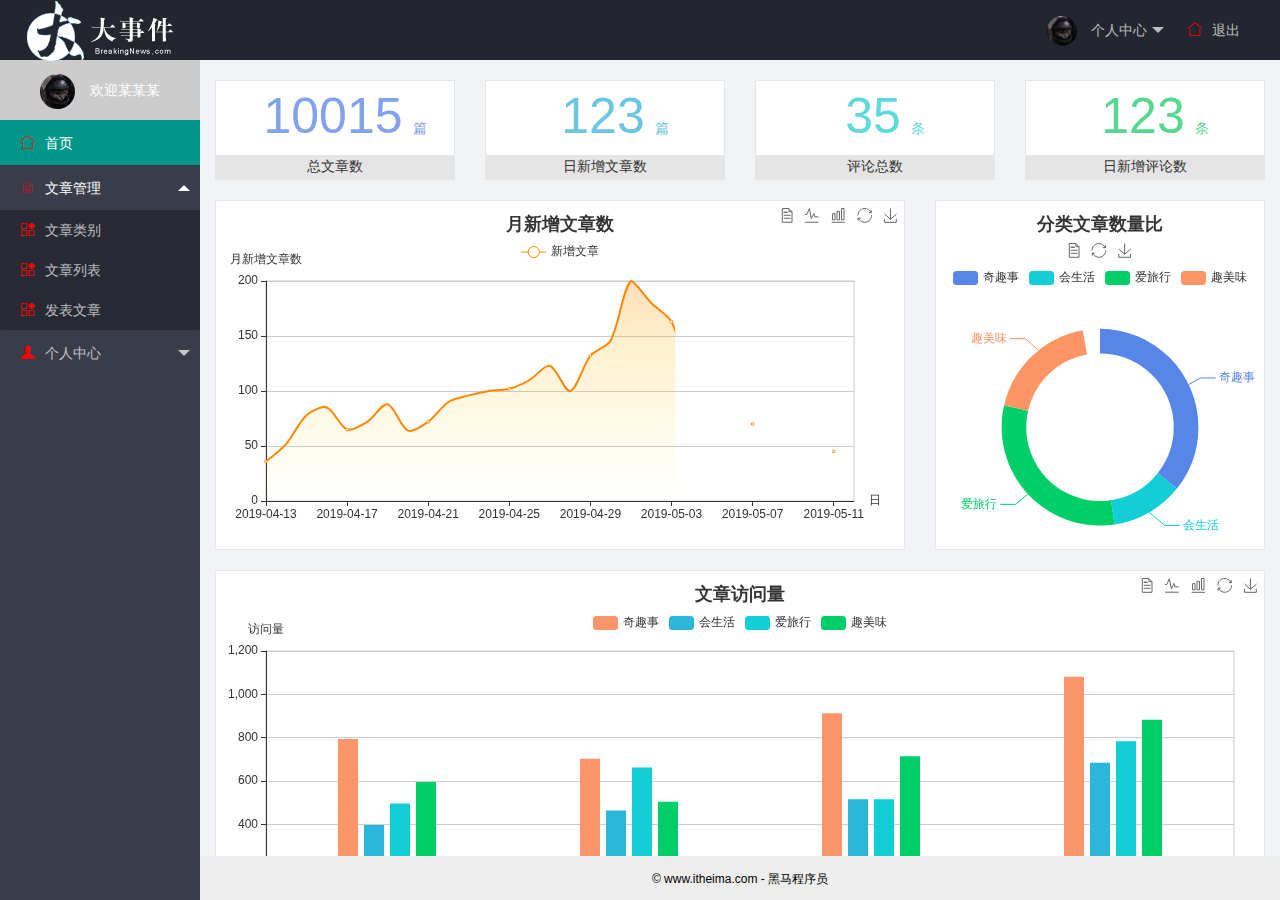
==== commit 5607e94a: "表单校验完结" ====
--- a/index.html
+++ b/index.html
@@ -47,10 +47,10 @@
             </div>
             <div class="layui-side-scroll">
                 <!-- 左侧导航区域（可配合layui已有的垂直导航） -->
-                <ul class="layui-nav layui-nav-tree" lay-shrink="all" lay-filter="test">
+                <ul class="layui-nav layui-nav-tree " lay-shrink="all" lay-filter="test">
 
-                    <li class="layui-nav-item"><a href="./home/dashboard.html" target="fm"><i
-                                class="layui-icon layui-icon-home"></i>首页</a></li>
+                    <li class="layui-nav-item layui-this" "><a href=" ./home/dashboard.html" target="fm"><i
+                            class="layui-icon layui-icon-home"></i>首页</a></li>
                     <li class="layui-nav-item layui-nav-itemed">
                         <a class="" href="javascript:;"><i class="layui-icon   layui-icon-list"></i>文章管理</a>
                         <dl class="layui-nav-child">
@@ -76,8 +76,8 @@
         <div class="layui-body">
             <!-- 内容主体区域 -->
             <!-- <div style="padding: 15px;"> -->
-                <!-- <img src="./assets/images/ca69d2857f2d83d566451e76c6dbcc91_1.jpg" alt=""> -->
-                <iframe class="iframe" name="fm" src="" frameborder="0"></iframe>
+            <!-- <img src="./assets/images/ca69d2857f2d83d566451e76c6dbcc91_1.jpg" alt=""> -->
+            <iframe class="iframe" name="fm" src="/home/dashboard.html" frameborder="0"></iframe>
             <!-- </div> -->
         </div>
 
--- a/assets/css/index.css
+++ b/assets/css/index.css
@@ -32,3 +32,9 @@
   color: red!important;
   font-size: 15px!important;
 }
+.layui-body {
+  overflow: hidden;
+}
+a {
+  transition: none !important;
+}
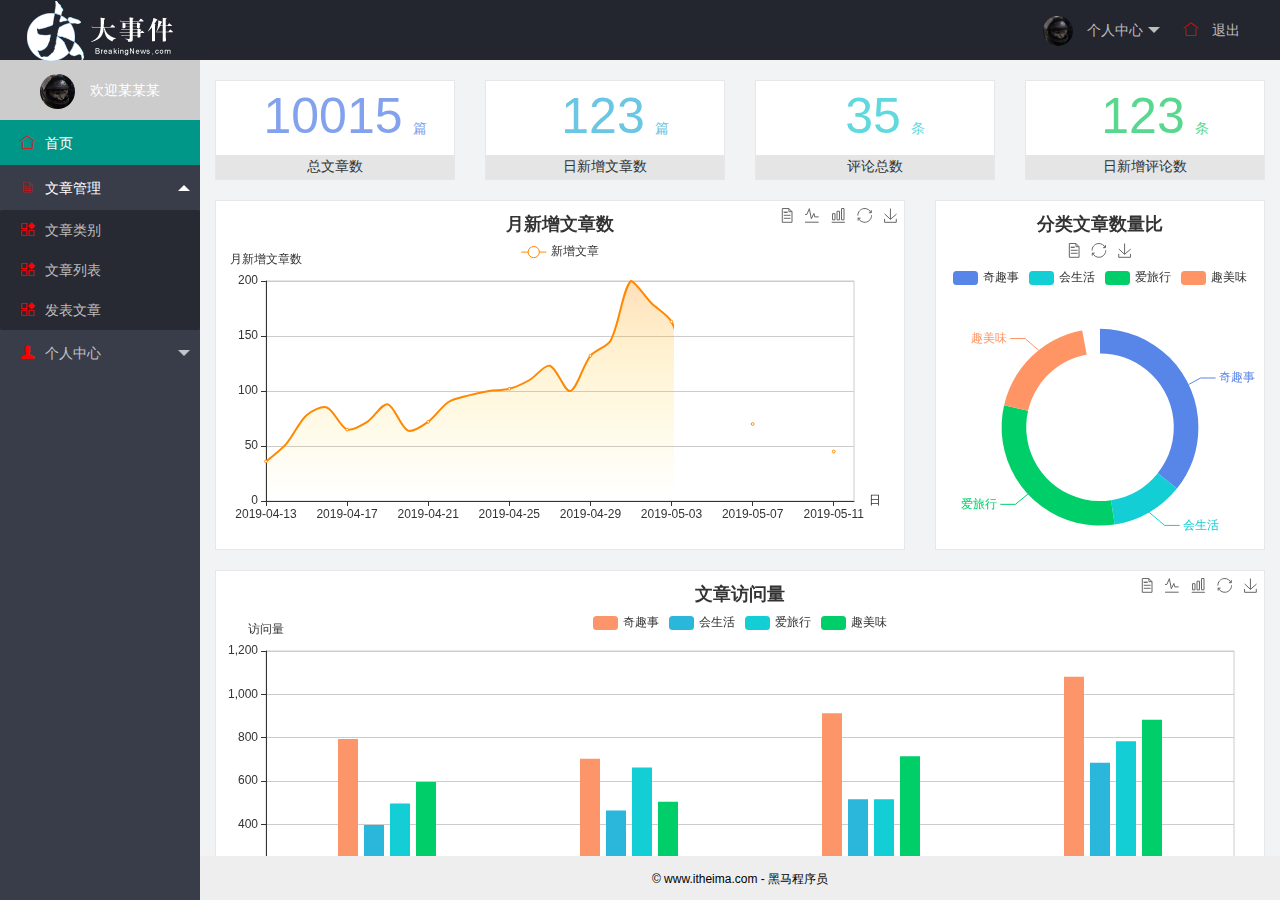
==== commit 05c8685d: "登录-退出-渲染头像||渲染名字完结" ====
--- a/index.html
+++ b/index.html
@@ -17,11 +17,11 @@
         <div class="layui-header">
             <div class="layui-logo"><img src="./assets/images/logo.png" alt=""></div>
             <!-- 头部区域（可配合layui已有的水平导航） -->
-
             <ul class="layui-nav layui-layout-right">
                 <li class="layui-nav-item">
                     <a href="javascript:;">
-                        <img src="./assets/images/ca69d2857f2d83d566451e76c6dbcc91_1.jpg" class="layui-nav-img">
+                        <img id="userinfo-img-gr" src="./assets/images/ca69d2857f2d83d566451e76c6dbcc91_1.jpg"
+                            class="layui-nav-img">
                         个人中心
                     </a>
                     <dl class="layui-nav-child">
@@ -30,20 +30,23 @@
                         <dd><a href="">重置密码</a></dd>
                     </dl>
                 </li>
+                <li class="layui-nav-item">
+                    <a href="javascript:;" id="tuichu">
+                        <i class="layui-icon layui-icon-home">
 
-
-                <li class="layui-nav-item"><a href=""> <i class="layui-icon layui-icon-home"></i>退出</a></li>
+                        </i>
+                        退出
+                    </a>
+                </li>
             </ul>
         </div>
-
         <div class="layui-side layui-bg-black">
             <!-- 用户信息 -->
             <div class="userinfo">
                 <div>
-                    <img src="./assets/images/ca69d2857f2d83d566451e76c6dbcc91_1.jpg" alt="">
+                    <img id="userinfo-img" src="./assets/images/ca69d2857f2d83d566451e76c6dbcc91_1.jpg" alt="">
                 </div>
-
-                <span>欢迎某某某</span>
+                <span id="userinfo-name">欢迎某某某</span>
             </div>
             <div class="layui-side-scroll">
                 <!-- 左侧导航区域（可配合layui已有的垂直导航） -->
@@ -68,17 +71,13 @@
                         </dl>
                     </li>
 
-                    <!-- <li class="layui-nav-item"><a href="">发布商品</a></li> -->
                 </ul>
             </div>
         </div>
 
         <div class="layui-body">
             <!-- 内容主体区域 -->
-            <!-- <div style="padding: 15px;"> -->
-            <!-- <img src="./assets/images/ca69d2857f2d83d566451e76c6dbcc91_1.jpg" alt=""> -->
             <iframe class="iframe" name="fm" src="/home/dashboard.html" frameborder="0"></iframe>
-            <!-- </div> -->
         </div>
 
         <div class="layui-footer">
@@ -90,6 +89,7 @@
 
 <body>
     <script src="./assets/lib/jquery.js"></script>
+    <!-- <script src="./assets/lib/layui/layui.all.js"></script> -->
     <script src="./assets/lib/layui/layui.all.js"></script>
     <script src="./assets/js/index.js"></script>
 </body>
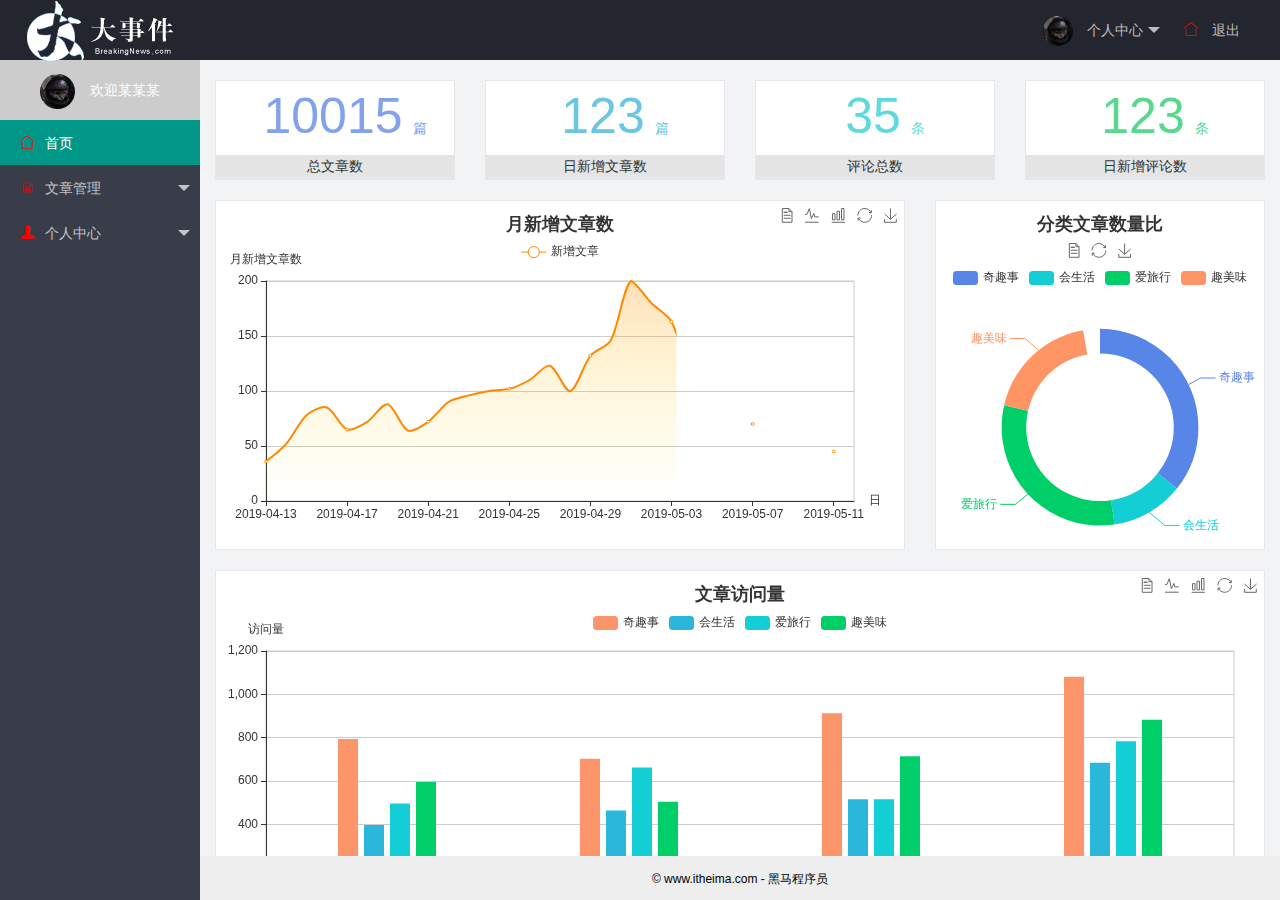
==== commit 2d2f43da: "基本资料和bug修改完结" ====
--- a/index.html
+++ b/index.html
@@ -25,9 +25,9 @@
                         个人中心
                     </a>
                     <dl class="layui-nav-child">
-                        <dd><a href="">基本资料</a></dd>
-                        <dd><a href="">更换头像</a></dd>
-                        <dd><a href="">重置密码</a></dd>
+                        <dd><a target="fm" href="./user/user_info.html">基本资料</a></dd>
+                        <dd><a target="fm" href="./user/ueer_header.html">更换头像</a></dd>
+                        <dd><a target="fm" href="./user/ueer_mima.html">重置密码</a></dd>
                     </dl>
                 </li>
                 <li class="layui-nav-item">
@@ -54,8 +54,9 @@
 
                     <li class="layui-nav-item layui-this" "><a href=" ./home/dashboard.html" target="fm"><i
                             class="layui-icon layui-icon-home"></i>首页</a></li>
-                    <li class="layui-nav-item layui-nav-itemed">
-                        <a class="" href="javascript:;"><i class="layui-icon   layui-icon-list"></i>文章管理</a>
+                    <!-- <li class="layui-nav-item layui-nav-itemed"> -->
+                    <li class="layui-nav-item">
+                        <a class="" href="javascript:;"><i class="layui-icon layui-icon-list"></i>文章管理</a>
                         <dl class="layui-nav-child">
                             <dd><a href="javascript:;"><i class="layui-icon layui-icon-app"></i>文章类别</a></dd>
                             <dd><a href="javascript:;"><i class="layui-icon layui-icon-app"></i>文章列表</a></dd>
@@ -65,9 +66,11 @@
                     <li class="layui-nav-item">
                         <a href="javascript:;"><i class="layui-icon layui-icon-friends"></i>个人中心</a>
                         <dl class="layui-nav-child">
-                            <dd><a href="javascript:;"><i class="layui-icon layui-icon-app"></i>基本资料</a></dd>
-                            <dd><a href="javascript:;"><i class="layui-icon layui-icon-app"></i>更换头像</a></dd>
-                            <dd><a href="javascript:;"><i class="layui-icon layui-icon-app"></i>重置密码</a></dd>
+                            <dd><a target="fm" href="./user/user_info.html"><i
+                                        class="layui-icon layui-icon-app"></i>基本资料</a></dd>
+                            <dd><a target="fm" href="./user/ueer_header.html"><i class="layui-icon layui-icon-app"></i>更换头像</a></dd>
+                            <dd><a target="fm" href="./user/ueer_mima.html"><i
+                                        class="layui-icon layui-icon-app"></i>重置密码</a></dd>
                         </dl>
                     </li>
 
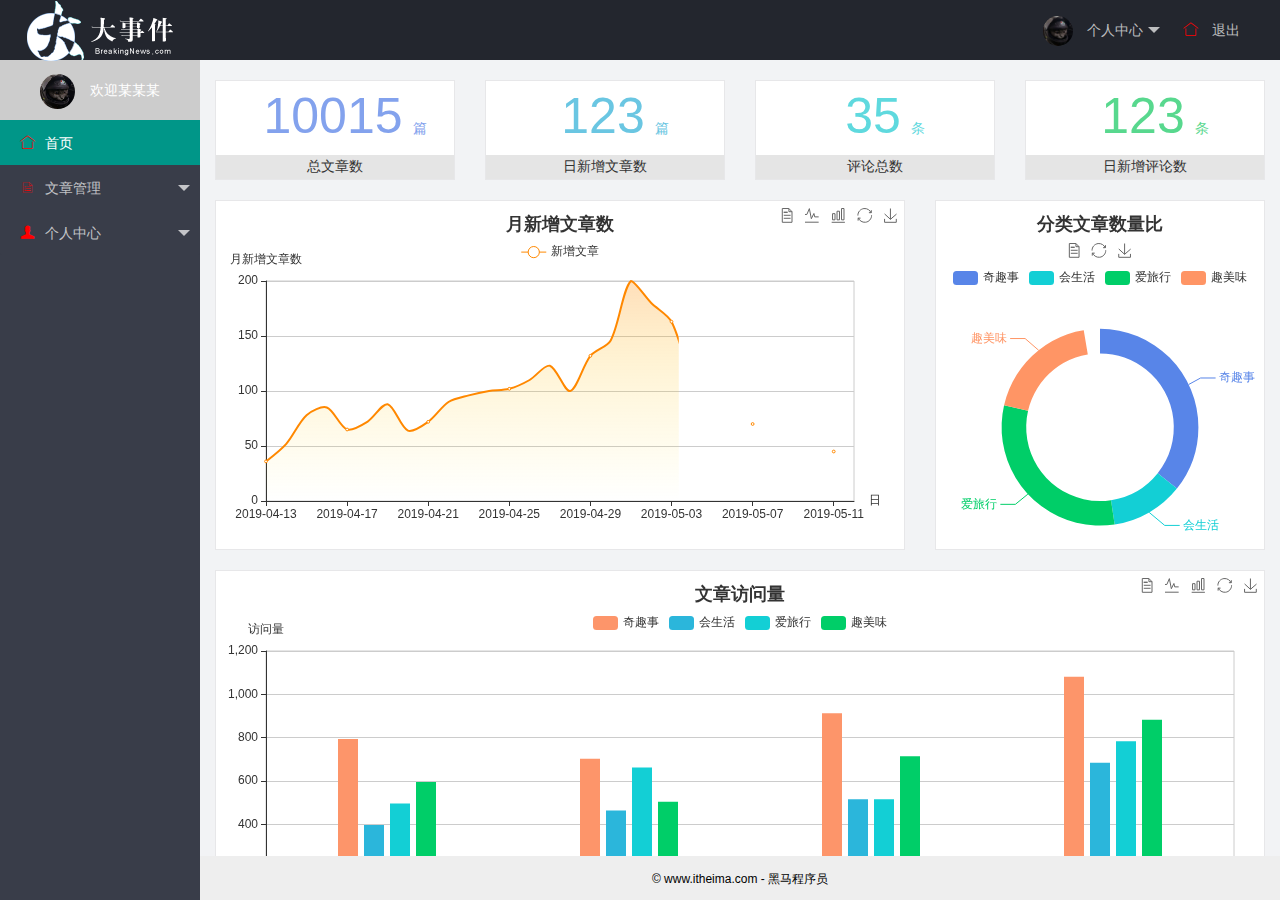
==== commit 8706504b: "文章管理区域页面初始化搭建完成" ====
--- a/index.html
+++ b/index.html
@@ -58,9 +58,12 @@
                     <li class="layui-nav-item">
                         <a class="" href="javascript:;"><i class="layui-icon layui-icon-list"></i>文章管理</a>
                         <dl class="layui-nav-child">
-                            <dd><a href="javascript:;"><i class="layui-icon layui-icon-app"></i>文章类别</a></dd>
-                            <dd><a href="javascript:;"><i class="layui-icon layui-icon-app"></i>文章列表</a></dd>
-                            <dd><a href="javascript:;"><i class="layui-icon layui-icon-app"></i>发表文章</a></dd>
+                            <dd><a target="fm" href="./articleManagement/category.html"><i
+                                        class="layui-icon layui-icon-app"></i>文章类别</a></dd>
+                            <dd><a target="fm" href="./articleManagement/listOf.html"><i
+                                        class="layui-icon layui-icon-app"></i>文章列表</a></dd>
+                            <dd><a target="fm" href="./articleManagement/publish.html"><i
+                                        class="layui-icon layui-icon-app"></i>发表文章</a></dd>
                         </dl>
                     </li>
                     <li class="layui-nav-item">
@@ -68,7 +71,8 @@
                         <dl class="layui-nav-child">
                             <dd><a target="fm" href="./user/user_info.html"><i
                                         class="layui-icon layui-icon-app"></i>基本资料</a></dd>
-                            <dd><a target="fm" href="./user/ueer_header.html"><i class="layui-icon layui-icon-app"></i>更换头像</a></dd>
+                            <dd><a target="fm" href="./user/ueer_header.html"><i
+                                        class="layui-icon layui-icon-app"></i>更换头像</a></dd>
                             <dd><a target="fm" href="./user/ueer_mima.html"><i
                                         class="layui-icon layui-icon-app"></i>重置密码</a></dd>
                         </dl>
